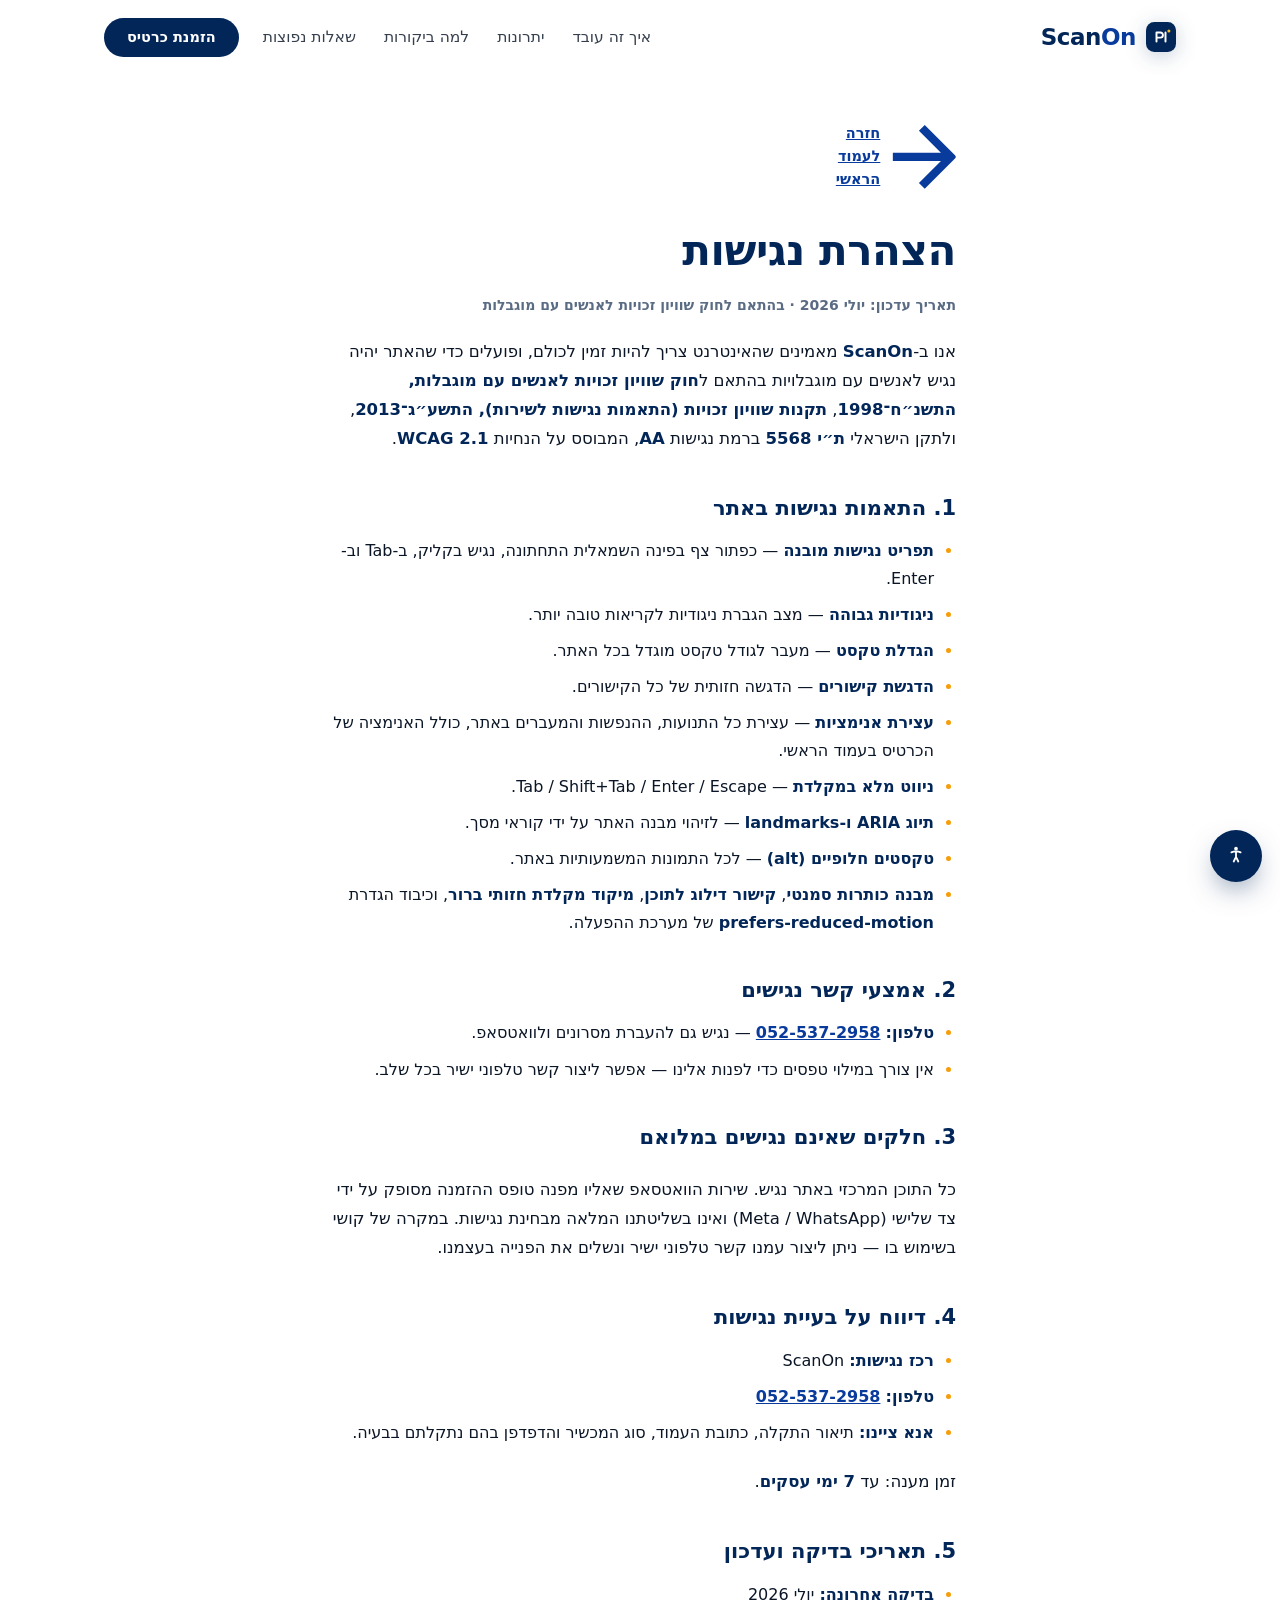
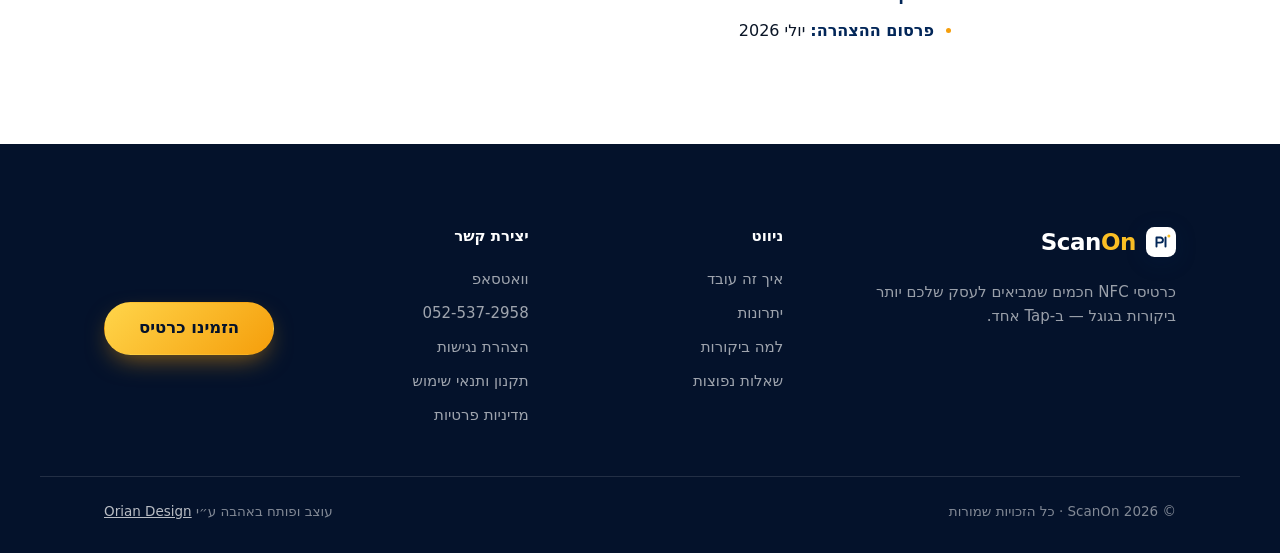
==== accessibility.html @ fa1b086e "Add accessibility, terms, and privacy pages" ====
<!doctype html>
<html lang="he" dir="rtl" class="no-js">
<head>
<meta charset="utf-8">
<meta name="viewport" content="width=device-width, initial-scale=1, viewport-fit=cover">
<title>הצהרת נגישות · ScanOn</title>
<meta name="description" content="הצהרת הנגישות של אתר ScanOn — תאימות לתקן WCAG 2.1 ולתקנות שוויון זכויות לאנשים עם מוגבלות.">
<meta name="theme-color" content="#022658">
<meta name="robots" content="index,follow">
<link rel="canonical" href="https://scanon.co.il/accessibility.html">
<meta http-equiv="Content-Security-Policy" content="default-src 'self'; script-src 'self'; style-src 'self' 'unsafe-inline' https://fonts.googleapis.com; font-src 'self' https://fonts.gstatic.com; img-src 'self' data:; connect-src 'self'; base-uri 'self'; form-action 'self'; frame-ancestors 'self'; object-src 'none'">
<meta name="referrer" content="strict-origin-when-cross-origin">
<link rel="preconnect" href="https://fonts.googleapis.com">
<link rel="preconnect" href="https://fonts.gstatic.com" crossorigin>
<link href="https://fonts.googleapis.com/css2?family=Rubik:wght@400;500;600;700;800;900&family=Assistant:wght@400;500;600;700&display=swap" rel="stylesheet">
<link rel="stylesheet" href="assets/styles.css?v=5">
<link rel="icon" href="data:image/svg+xml,%3Csvg xmlns='http://www.w3.org/2000/svg' viewBox='0 0 32 32'%3E%3Crect width='32' height='32' rx='8' fill='%23022658'/%3E%3Cpath d='M11 20V12M11 12h4a3 3 0 0 1 0 6h-4m10-6v8' stroke='white' stroke-width='2.4' fill='none' stroke-linecap='round'/%3E%3Ccircle cx='24' cy='11' r='1.6' fill='%23FBBF24'/%3E%3C/svg%3E">
</head>
<body>
<a class="skip" href="#main">דלגו לתוכן</a>

<button class="a11y-btn" aria-label="פתיחת תפריט נגישות" aria-expanded="false" aria-controls="a11yPanel">
  <svg viewBox="0 0 24 24" width="22" height="22" aria-hidden="true"><circle cx="12" cy="4" r="2" fill="currentColor"/><path d="M12 7c-3 0-5 1-5 1M12 7c3 0 5 1 5 1M12 7v6m0 0l-2.5 5M12 13l2.5 5" stroke="currentColor" stroke-width="2" fill="none" stroke-linecap="round"/></svg>
</button>
<div class="a11y-panel" id="a11yPanel" role="dialog" aria-label="הגדרות נגישות" aria-hidden="true">
  <h2 class="a11y-title">נגישות</h2>
  <div class="a11y-row"><span>ניגודיות גבוהה</span><div class="a11y-seg" role="group" aria-label="ניגודיות"><button class="a11y-chip" data-key="contrast" data-val="normal" aria-pressed="true">רגילה</button><button class="a11y-chip" data-key="contrast" data-val="high" aria-pressed="false">גבוהה</button></div></div>
  <div class="a11y-row"><span>גודל טקסט</span><div class="a11y-seg" role="group" aria-label="גודל טקסט"><button class="a11y-chip" data-key="text" data-val="normal" aria-pressed="true">רגיל</button><button class="a11y-chip" data-key="text" data-val="large" aria-pressed="false">גדול</button></div></div>
  <div class="a11y-row"><span>הדגשת קישורים</span><div class="a11y-seg" role="group" aria-label="הדגשת קישורים"><button class="a11y-chip" data-key="links" data-val="off" aria-pressed="true">כבוי</button><button class="a11y-chip" data-key="links" data-val="on" aria-pressed="false">דלוק</button></div></div>
  <div class="a11y-row"><span>עצירת אנימציות</span><div class="a11y-seg" role="group" aria-label="עצירת אנימציות"><button class="a11y-chip" data-key="motion" data-val="on" aria-pressed="true">דלוקות</button><button class="a11y-chip" data-key="motion" data-val="off" aria-pressed="false">עצורות</button></div></div>
  <button class="a11y-reset">איפוס הגדרות</button>
  <a class="a11y-statement" href="accessibility.html">הצהרת נגישות</a>
</div>

<header class="nav" id="nav">
  <div class="shell nav__in">
    <a class="brand" href="index.html" aria-label="ScanOn — לדף הבית">
      <span class="brand__mark" aria-hidden="true"><svg viewBox="0 0 40 40" width="30" height="30"><rect width="40" height="40" rx="11" fill="var(--navy)"/><path d="M14 26V14h5.2a3.4 3.4 0 0 1 0 6.8H14M26 14v12" stroke="#fff" stroke-width="2.6" fill="none" stroke-linecap="round" stroke-linejoin="round"/><circle cx="30.5" cy="12" r="2" fill="var(--gold)"/></svg></span>
      <span class="brand__name">Scan<b>On</b></span>
    </a>
    <nav class="nav__links" aria-label="ניווט ראשי">
      <a href="index.html#how">איך זה עובד</a>
      <a href="index.html#benefits">יתרונות</a>
      <a href="index.html#why">למה ביקורות</a>
      <a href="index.html#faq">שאלות נפוצות</a>
    </nav>
    <a class="btn btn--nav" data-wa data-wa-msg="היי, אשמח לפרטים על כרטיס ScanOn לעסק שלי 🙂">הזמנת כרטיס</a>
    <button class="nav__burger" aria-label="פתיחת תפריט" aria-expanded="false" aria-controls="drawer"><span></span><span></span></button>
  </div>
</header>

<div class="drawer" id="drawer" aria-hidden="true">
  <nav class="drawer__links" aria-label="ניווט נייד">
    <a href="index.html#how">איך זה עובד</a>
    <a href="index.html#benefits">יתרונות</a>
    <a href="index.html#why">למה ביקורות</a>
    <a href="index.html#faq">שאלות נפוצות</a>
    <a class="btn btn--gold btn--lg" data-wa data-wa-msg="היי, אשמח לפרטים על כרטיס ScanOn לעסק שלי 🙂">הזמנת כרטיס</a>
  </nav>
</div>

<main id="main" class="legal"><div class="shell legal__wrap">
  <a href="index.html" class="back-home"><svg viewBox="0 0 14 14" fill="none" stroke="currentColor" stroke-width="1.7" aria-hidden="true"><path d="M1 7h12M7 1 1 7l6 6"/></svg><span>חזרה לעמוד הראשי</span></a>
  <h1>הצהרת נגישות</h1>
  <div class="legal__meta">תאריך עדכון: יולי 2026 · בהתאם לחוק שוויון זכויות לאנשים עם מוגבלות</div>

  <p>אנו ב-<strong>ScanOn</strong> מאמינים שהאינטרנט צריך להיות זמין לכולם, ופועלים כדי שהאתר יהיה נגיש לאנשים עם מוגבלויות בהתאם ל<strong>חוק שוויון זכויות לאנשים עם מוגבלות, התשנ״ח־1998</strong>, <strong>תקנות שוויון זכויות (התאמות נגישות לשירות), התשע״ג־2013</strong>, ולתקן הישראלי <strong>ת״י 5568</strong> ברמת נגישות <strong>AA</strong>, המבוסס על הנחיות <strong>WCAG 2.1</strong>.</p>

  <h2>1. התאמות נגישות באתר</h2>
  <ul>
    <li><strong>תפריט נגישות מובנה</strong> — כפתור צף בפינה השמאלית התחתונה, נגיש בקליק, ב-Tab וב-Enter.</li>
    <li><strong>ניגודיות גבוהה</strong> — מצב הגברת ניגודיות לקריאות טובה יותר.</li>
    <li><strong>הגדלת טקסט</strong> — מעבר לגודל טקסט מוגדל בכל האתר.</li>
    <li><strong>הדגשת קישורים</strong> — הדגשה חזותית של כל הקישורים.</li>
    <li><strong>עצירת אנימציות</strong> — עצירת כל התנועות, ההנפשות והמעברים באתר, כולל האנימציה של הכרטיס בעמוד הראשי.</li>
    <li><strong>ניווט מלא במקלדת</strong> — Tab / Shift+Tab / Enter / Escape.</li>
    <li><strong>תיוג ARIA ו-landmarks</strong> — לזיהוי מבנה האתר על ידי קוראי מסך.</li>
    <li><strong>טקסטים חלופיים (alt)</strong> — לכל התמונות המשמעותיות באתר.</li>
    <li><strong>מבנה כותרות סמנטי</strong>, <strong>קישור דילוג לתוכן</strong>, <strong>מיקוד מקלדת חזותי ברור</strong>, וכיבוד הגדרת <strong>prefers-reduced-motion</strong> של מערכת ההפעלה.</li>
  </ul>

  <h2>2. אמצעי קשר נגישים</h2>
  <ul>
    <li><strong>טלפון:</strong> <a href="tel:+972525372958">052-537-2958</a> — נגיש גם להעברת מסרונים ולוואטסאפ.</li>
    <li>אין צורך במילוי טפסים כדי לפנות אלינו — אפשר ליצור קשר טלפוני ישיר בכל שלב.</li>
  </ul>

  <h2>3. חלקים שאינם נגישים במלואם</h2>
  <p>כל התוכן המרכזי באתר נגיש. שירות הוואטסאפ שאליו מפנה טופס ההזמנה מסופק על ידי צד שלישי (Meta / WhatsApp) ואינו בשליטתנו המלאה מבחינת נגישות. במקרה של קושי בשימוש בו — ניתן ליצור עמנו קשר טלפוני ישיר ונשלים את הפנייה בעצמנו.</p>

  <h2>4. דיווח על בעיית נגישות</h2>
  <ul>
    <li><strong>רכז נגישות:</strong> ScanOn</li>
    <li><strong>טלפון:</strong> <a href="tel:+972525372958">052-537-2958</a></li>
    <li><strong>אנא ציינו:</strong> תיאור התקלה, כתובת העמוד, סוג המכשיר והדפדפן בהם נתקלתם בבעיה.</li>
  </ul>
  <p>זמן מענה: עד <strong>7 ימי עסקים</strong>.</p>

  <h2>5. תאריכי בדיקה ועדכון</h2>
  <ul>
    <li><strong>בדיקה אחרונה:</strong> יולי 2026</li>
    <li><strong>פרסום ההצהרה:</strong> יולי 2026</li>
  </ul>
</div></main>

<footer class="foot">
  <div class="shell foot__in">
    <div class="foot__brand">
      <a class="brand brand--light" href="index.html" aria-label="ScanOn">
        <span class="brand__mark" aria-hidden="true"><svg viewBox="0 0 40 40" width="30" height="30"><rect width="40" height="40" rx="11" fill="#fff"/><path d="M14 26V14h5.2a3.4 3.4 0 0 1 0 6.8H14M26 14v12" stroke="var(--navy)" stroke-width="2.6" fill="none" stroke-linecap="round" stroke-linejoin="round"/><circle cx="30.5" cy="12" r="2" fill="var(--gold)"/></svg></span>
        <span class="brand__name">Scan<b>On</b></span>
      </a>
      <p>כרטיסי NFC חכמים שמביאים לעסק שלכם יותר ביקורות בגוגל — ב-Tap אחד.</p>
    </div>
    <nav class="foot__col" aria-label="קישורים">
      <h4>ניווט</h4>
      <a href="index.html#how">איך זה עובד</a>
      <a href="index.html#benefits">יתרונות</a>
      <a href="index.html#why">למה ביקורות</a>
      <a href="index.html#faq">שאלות נפוצות</a>
    </nav>
    <div class="foot__col">
      <h4>יצירת קשר</h4>
      <a data-wa data-wa-msg="היי, אשמח לפרטים על כרטיס ScanOn 🙂">וואטסאפ</a>
      <a href="tel:+972525372958">052-537-2958</a>
      <a href="accessibility.html">הצהרת נגישות</a>
      <a href="terms.html">תקנון ותנאי שימוש</a>
      <a href="privacy.html">מדיניות פרטיות</a>
    </div>
    <a class="btn btn--gold btn--lg foot__cta magnetic" data-wa data-wa-msg="היי, אשמח להזמין כרטיס ScanOn לעסק שלי 🙂">הזמינו כרטיס</a>
  </div>
  <div class="shell foot__base">
    <span>© <span data-year>2026</span> ScanOn · כל הזכויות שמורות</span>
    <span>עוצב ופותח באהבה ע״י <a href="https://orian-design.com" target="_blank" rel="noopener">Orian Design</a></span>
  </div>
</footer>

<a class="mcta" data-wa data-wa-msg="היי, אשמח להזמין כרטיס ScanOn לעסק שלי 🙂" aria-hidden="true">
  <svg viewBox="0 0 24 24" width="20" height="20" aria-hidden="true"><path d="M12.04 2C6.58 2 2.13 6.45 2.13 11.91c0 1.75.46 3.45 1.32 4.95L2 22l5.25-1.38c1.45.79 3.08 1.21 4.79 1.21 5.46 0 9.91-4.45 9.91-9.91S17.5 2 12.04 2z" fill="currentColor"/></svg>
  הזמינו כרטיס — דברו איתנו
</a>

<script src="assets/vendor/gsap.min.js"></script>
<script src="assets/vendor/ScrollTrigger.min.js"></script>
<script src="assets/vendor/SplitText.min.js"></script>
<script src="assets/vendor/lenis.min.js"></script>
<script src="assets/app.js?v=4"></script>
</body>
</html>
---- assets/styles.css ----
/* =========================================================================
   ScanOn — NFC Google-review cards. RTL Hebrew landing.
   Palette: white (60%) · navy #022658 (30%) · black (10%) · gold stars.
   ========================================================================= */
*,*::before,*::after{ box-sizing:border-box; margin:0; padding:0 }
:root{
  --white:#ffffff;
  --paper:#f3f7fd;
  --paper-2:#e9f0fb;
  --navy:#022658;         /* brand primary */
  --navy-2:#093b9d;       /* card blue / brighter accent */
  --navy-deep:#04122b;    /* darkest */
  --ink:#0a1526;          /* near-black text */
  --black:#000000;
  --muted:#5a6b84;
  --gold:#fbbf24;
  --gold-2:#f59e0b;
  --line:rgba(2,38,88,.12);
  --line-2:rgba(2,38,88,.08);
  --card:#ffffff;

  --f-display:'Rubik',system-ui,sans-serif;
  --f-body:'Assistant',system-ui,sans-serif;

  --shell:1200px;
  --gutter:clamp(20px,5vw,64px);
  --r:18px;
  --r-lg:26px;
  --nav-h:74px;
  --ease:cubic-bezier(.22,1,.36,.58);
  --ease-out:cubic-bezier(.16,1,.3,1);

  /* 3D card */
  --cw:320px; --ch:351px; --ct:16px; --card-r:20px;
}

html{ -webkit-text-size-adjust:100%; scroll-behavior:auto }
body{
  font-family:var(--f-body); background:var(--white); color:var(--ink);
  line-height:1.6; font-size:17px; overflow-x:hidden;
  -webkit-font-smoothing:antialiased; text-rendering:optimizeLegibility;
}
img{ max-width:100%; display:block }
a{ color:inherit; text-decoration:none }
button{ font:inherit; color:inherit; cursor:pointer; background:none; border:none }
::selection{ background:var(--navy); color:#fff }
:focus-visible{ outline:3px solid var(--navy-2); outline-offset:3px; border-radius:6px }

.shell{ width:100%; max-width:var(--shell); margin-inline:auto; padding-inline:var(--gutter) }
.shell--narrow{ max-width:820px }
.skip{ position:fixed; top:-60px; right:16px; z-index:2000; background:var(--navy); color:#fff; padding:10px 18px; border-radius:0 0 12px 12px; transition:top .25s }
.skip:focus{ top:0 }

/* ---------- Typography ---------- */
.h2{ font-family:var(--f-display); font-weight:800; font-size:clamp(28px,4.6vw,46px); line-height:1.1; letter-spacing:-.01em; color:var(--navy) }
.h2--light{ color:#fff }
/* Signature underline — drawn via background-size (behind text, no stacking bug, stays put) */
.h2 .u{ white-space:nowrap; background-image:linear-gradient(rgba(251,191,36,.55),rgba(251,191,36,.55));
  background-repeat:no-repeat; background-position:100% 90%; background-size:0% .30em; padding:0 .05em .03em;
  transition:background-size .95s cubic-bezier(.5,0,.82,.35) }
.h2 .u.is-drawn{ background-size:100% .30em }
.h2 .hl{ color:var(--gold) }
.lede{ font-size:clamp(16px,2vw,20px); color:var(--muted); max-width:60ch; margin-top:16px; font-weight:500 }
.lede--light{ color:rgba(255,255,255,.78) }
.sec{ padding:clamp(64px,9vw,120px) 0; position:relative }
.sec-head{ margin-bottom:clamp(36px,5vw,60px) }
.sec-head--center{ text-align:center; margin-inline:auto }
.sec-head--center .lede{ margin-inline:auto }

/* ---------- Buttons ---------- */
.btn{
  --pad-y:14px; --pad-x:28px;
  display:inline-flex; align-items:center; justify-content:center; gap:10px;
  font-family:var(--f-display); font-weight:600; font-size:15px; line-height:1;
  padding:var(--pad-y) var(--pad-x); border-radius:999px; white-space:nowrap;
  transition:transform .3s var(--ease-out), background .3s, color .3s, box-shadow .3s, border-color .3s;
  will-change:transform; position:relative; border:1.6px solid transparent;
}
.btn svg{ transition:transform .3s var(--ease-out) }
.btn--lg{ --pad-y:17px; --pad-x:34px; font-size:16.5px }
.btn--block{ width:100%; }
.btn--gold{ background:linear-gradient(135deg,#ffd54a,var(--gold-2)); color:var(--navy-deep); box-shadow:0 10px 26px -8px rgba(245,158,11,.6) }
.btn--gold:hover{ transform:translateY(-3px); box-shadow:0 16px 34px -8px rgba(245,158,11,.72) }
.btn--gold:hover svg{ transform:translateX(-4px) }
.btn--navy{ background:var(--navy); color:#fff; box-shadow:0 10px 26px -10px rgba(2,38,88,.55) }
.btn--navy:hover{ background:var(--navy-2); transform:translateY(-3px) }
.btn--ghost{ border-color:var(--line); color:var(--navy); background:rgba(255,255,255,.5) }
.btn--ghost:hover{ background:var(--navy); color:#fff; border-color:var(--navy) }
.btn--nav{ --pad-y:11px; --pad-x:22px; background:var(--navy); color:#fff; font-size:14.5px }
.btn--nav:hover{ background:var(--navy-2); transform:translateY(-2px) }

/* ---------- Nav ---------- */
.nav{ position:fixed; inset:0 0 auto 0; z-index:1000; height:var(--nav-h); display:flex; align-items:center;
  transition:background .35s, box-shadow .35s, backdrop-filter .35s }
.nav.is-stuck{ background:rgba(255,255,255,.82); backdrop-filter:blur(14px) saturate(1.4); box-shadow:0 1px 0 var(--line-2), 0 10px 30px -20px rgba(2,38,88,.4) }
/* Drawer open: the navy drawer sits behind the nav, so knock the nav contents out to white.
   Must come after .is-stuck so it wins in both scroll states. */
.nav.is-open{ background:transparent; backdrop-filter:none; box-shadow:none }
.nav.is-open .brand__name{ color:#fff }
.nav.is-open .brand__name b{ color:var(--gold) }
.nav.is-open .brand__mark rect{ fill:#fff }
.nav.is-open .brand__mark path{ stroke:var(--navy) }
.nav.is-open .nav__burger span{ background:#fff }
.nav__in{ display:flex; align-items:center; gap:20px; width:100%; max-width:var(--shell); margin-inline:auto }
.brand{ display:inline-flex; align-items:center; gap:10px; font-family:var(--f-display); font-weight:700 }
.brand__mark{ display:inline-flex; filter:drop-shadow(0 4px 10px rgba(2,38,88,.22)) }
.brand__name{ font-size:23px; letter-spacing:-.02em; color:var(--navy) }
.brand__name b{ font-weight:800; color:var(--navy-2) }
.brand--light .brand__name{ color:#fff } .brand--light .brand__name b{ color:var(--gold) }
.nav__links{ display:flex; gap:28px; margin-inline-start:auto; font-family:var(--f-display); font-weight:500; font-size:15.5px }
.nav__links a{ color:var(--ink); opacity:.82; position:relative; padding:6px 0; transition:opacity .25s }
.nav__links a::after{ content:""; position:absolute; right:0; bottom:0; height:2px; width:0; background:var(--navy-2); transition:width .3s var(--ease-out) }
.nav__links a:hover{ opacity:1 } .nav__links a:hover::after{ width:100% }
.nav .btn--nav{ margin-inline-start:4px }
.nav__burger{ display:none; width:44px; height:44px; border-radius:12px; position:relative; margin-inline-start:auto }
.nav__burger span{ position:absolute; left:11px; right:11px; height:2px; background:var(--navy); border-radius:2px; transition:transform .3s, opacity .3s }
.nav__burger span:first-child{ top:17px } .nav__burger span:last-child{ bottom:17px }
.nav__burger[aria-expanded="true"] span:first-child{ transform:translateY(5px) rotate(45deg) }
.nav__burger[aria-expanded="true"] span:last-child{ transform:translateY(-5px) rotate(-45deg) }

.drawer{ position:fixed; inset:0; z-index:990; background:var(--navy); padding:calc(var(--nav-h) + 24px) var(--gutter) 40px;
  transform:translateX(-100%); transition:transform .55s var(--ease-out); display:flex; flex-direction:column }
.drawer.is-open{ transform:translateX(0) }
.drawer__links{ display:flex; flex-direction:column; gap:6px; font-family:var(--f-display); font-weight:600; font-size:24px }
.drawer__links a:not(.btn){ color:#fff; padding:16px 4px; border-bottom:1px solid rgba(255,255,255,.12) }
.drawer__links .btn{ margin-top:24px }

/* ---------- HERO ---------- */
.hero{ position:relative; background:linear-gradient(180deg,var(--paper) 0%,var(--white) 78%) }
.hero__bg{ position:absolute; inset:0; overflow:hidden; pointer-events:none }
.hero__bg::before{ content:""; position:absolute; top:-20%; left:50%; width:min(1100px,120vw); height:700px; transform:translateX(-50%);
  background:radial-gradient(60% 60% at 50% 40%, rgba(9,59,157,.14), transparent 70%) }
.hero__bg::after{ content:""; position:absolute; inset:0;
  background-image:radial-gradient(circle at 1px 1px, rgba(2,38,88,.08) 1px, transparent 0); background-size:34px 34px;
  -webkit-mask-image:linear-gradient(180deg,#000,transparent 82%); mask-image:linear-gradient(180deg,#000,transparent 82%); opacity:.7 }
.hero__stage{ min-height:100svh; display:flex; align-items:center; padding-top:var(--nav-h) }
.hero__grid{ display:grid; grid-template-columns:1.05fr .95fr; align-items:center; gap:clamp(24px,4vw,56px); width:100%; padding-block:40px }
.hero__stars{ display:inline-flex; align-items:center; gap:5px; padding:7px 16px 7px 12px; background:rgba(255,255,255,.7); border:1px solid var(--line);
  border-radius:999px; font-family:var(--f-display); font-weight:600; font-size:13.5px; color:var(--navy); box-shadow:0 6px 20px -12px rgba(2,38,88,.5) }
.hero__stars span{ margin-inline-start:6px }
.hero__title{ font-family:var(--f-display); font-weight:900; font-size:clamp(34px,6vw,64px); line-height:1.04; letter-spacing:-.025em; color:var(--navy); margin-top:22px }
.hero__title .ln{ display:block; overflow:hidden }
.hero__title em{ font-style:normal; color:var(--navy-2); background-image:linear-gradient(rgba(251,191,36,.6),rgba(251,191,36,.6));
  background-repeat:no-repeat; background-position:100% 94%; background-size:0% .18em; padding-bottom:.03em;
  transition:background-size .9s cubic-bezier(.5,0,.82,.35) }
.hero__title em.is-drawn{ background-size:100% .18em }
.hero__lede{ font-size:clamp(16px,1.9vw,20px); color:var(--muted); max-width:52ch; margin-top:22px; font-weight:500 }
.hero__lede b{ color:var(--navy); font-weight:700 }
.hero__cta{ display:flex; flex-wrap:wrap; gap:14px; margin-top:30px }
.hero__trust{ display:flex; flex-wrap:wrap; gap:18px; margin-top:26px; list-style:none; font-weight:600; font-size:14.5px; color:var(--navy) }
.hero__trust li{ display:inline-flex; align-items:center; gap:7px }
.hero__trust svg{ color:#16a34a }

/* ---- 3D CARD ---- */
.hero__cardwrap{ display:flex; flex-direction:column; align-items:center; justify-content:center; perspective:none }
.scene{ position:relative; width:var(--cw); height:var(--ch); perspective:1400px; perspective-origin:50% 40%;
  animation:scene-float 6s ease-in-out infinite }
.card3d{ position:absolute; inset:0; transform-style:preserve-3d; transform:rotateX(6deg) rotateY(-18deg); will-change:transform }
.face{ position:absolute; top:50%; left:50%; backface-visibility:hidden }
.face--front,.face--back{ width:var(--cw); height:var(--ch) }
.face--front img,.face--back img{ width:100%; height:100%; object-fit:cover; border-radius:var(--card-r);
  box-shadow:inset 0 0 0 1px rgba(0,0,0,.04) }
.face--front{ transform:translate(-50%,-50%) translateZ(calc(var(--ct)/2)) }
.face--back{ transform:translate(-50%,-50%) rotateY(180deg) translateZ(calc(var(--ct)/2)) }
.face--right,.face--left{ width:var(--ct); height:var(--ch); background:linear-gradient(90deg,var(--navy-deep),var(--navy) 45%,var(--navy-2)); border-radius:3px }
.face--right{ transform:translate(-50%,-50%) rotateY(90deg) translateZ(calc(var(--cw)/2)) }
.face--left{ transform:translate(-50%,-50%) rotateY(-90deg) translateZ(calc(var(--cw)/2)) }
.face--top,.face--bottom{ width:var(--cw); height:var(--ct); background:linear-gradient(180deg,var(--navy-2),var(--navy) 50%,var(--navy-deep)); border-radius:3px }
.face--top{ transform:translate(-50%,-50%) rotateX(90deg) translateZ(calc(var(--ch)/2)) }
.face--bottom{ transform:translate(-50%,-50%) rotateX(-90deg) translateZ(calc(var(--ch)/2)) }
.scene__shadow{ position:absolute; left:50%; bottom:-46px; width:74%; height:34px; transform:translateX(-50%);
  background:radial-gradient(50% 50% at 50% 50%, rgba(2,38,88,.34), transparent 72%); filter:blur(8px); z-index:-1;
  animation:shadow-pulse 6s ease-in-out infinite }
.scene__ripple{ position:absolute; inset:0; display:grid; place-items:center; z-index:-1 }
.scene__ripple span{ position:absolute; width:120px; height:120px; border:2px solid var(--navy-2); border-radius:50%; opacity:0;
  animation:ripple 3.4s ease-out infinite }
.scene__ripple span:nth-child(2){ animation-delay:1.13s } .scene__ripple span:nth-child(3){ animation-delay:2.26s }
.scene__hint{ margin-top:58px; display:inline-flex; align-items:center; gap:7px; font-family:var(--f-display); font-weight:600; font-size:13px;
  color:var(--muted); opacity:.9 }
.scene__hint svg{ animation:hint-bounce 1.8s ease-in-out infinite }

@keyframes scene-float{ 0%,100%{ transform:translateY(0) } 50%{ transform:translateY(-14px) } }
@keyframes shadow-pulse{ 0%,100%{ opacity:.85; width:74% } 50%{ opacity:.55; width:64% } }
@keyframes ripple{ 0%{ opacity:.5; transform:scale(.5) } 100%{ opacity:0; transform:scale(2.4) } }
@keyframes hint-bounce{ 0%,100%{ transform:translateY(0) } 50%{ transform:translateY(4px) } }

/* ---------- Waves ---------- */
.wave{ line-height:0; background:transparent; position:relative; z-index:1; margin-bottom:-1px }
.wave svg{ display:block; width:100%; height:clamp(56px,8vw,116px) }
.wave--to-navy svg,.wave--from-navy svg{ fill:var(--navy) }
.wave--from-navy{ margin-top:-1px; margin-bottom:0 }

/* ---------- PROBLEM ---------- */
.sec--problem{ background:var(--white) }
.prob-grid{ display:grid; grid-template-columns:repeat(3,1fr); gap:20px; margin-bottom:clamp(36px,5vw,60px) }
.prob-card{ background:var(--paper); border:1px solid var(--line); border-radius:var(--r-lg); padding:34px 28px; text-align:center;
  transition:transform .4s var(--ease-out), box-shadow .4s }
.prob-card:hover{ transform:translateY(-6px); box-shadow:0 24px 50px -30px rgba(2,38,88,.5) }
.prob-num{ display:block; font-family:var(--f-display); font-weight:800; font-size:clamp(40px,6vw,58px); line-height:1; color:var(--navy-2); letter-spacing:-.02em }
.prob-num small{ font-size:.5em; color:var(--gold-2); vertical-align:.35em; margin-inline-start:2px }
.prob-card p{ margin-top:14px; color:var(--muted); font-weight:500; font-size:16px }

.compare{ display:grid; grid-template-columns:1fr auto 1fr; align-items:center; gap:clamp(14px,3vw,34px) }
.gcard{ background:#fff; border:1px solid var(--line); border-radius:var(--r-lg); padding:24px; box-shadow:0 18px 44px -30px rgba(2,38,88,.5) }
.gcard--low{ opacity:.94 }
.gcard--high{ border-color:rgba(9,59,157,.35); box-shadow:0 26px 60px -30px rgba(9,59,157,.6) }
.gcard__top{ display:flex; align-items:center; justify-content:space-between; gap:10px }
.gcard__name{ font-family:var(--f-display); font-weight:700; font-size:15px; color:var(--navy) }
.gcard__pin{ width:26px; height:26px; border-radius:50%; background:var(--paper-2); position:relative; flex-shrink:0 }
.gcard__pin::after{ content:""; position:absolute; inset:6px; border-radius:50%; background:var(--muted); opacity:.4 }
.gcard__pin--on{ background:rgba(9,59,157,.14) } .gcard__pin--on::after{ background:var(--navy-2); opacity:1 }
.gcard__rate{ display:flex; align-items:center; gap:9px; margin-top:16px; flex-wrap:wrap }
.gcard__rate b{ font-family:var(--f-display); font-weight:800; font-size:30px; color:var(--ink) }
.gstars{ --fill:0; display:inline-block; width:104px; height:19px;
  background:
    linear-gradient(90deg,var(--gold) var(--fill,0%), #d9e0ec var(--fill,0%));
  -webkit-mask:repeat-x left center/20.8px 19px; mask:repeat-x left center/20.8px 19px;
  -webkit-mask-image:url("data:image/svg+xml,%3Csvg xmlns='http://www.w3.org/2000/svg' viewBox='0 0 24 24'%3E%3Cpath d='M12 2l2.9 6.3 6.9.7-5.1 4.7 1.4 6.8L12 17.8 5.9 21.2l1.4-6.8L2.2 9.7l6.9-.7z'/%3E%3C/svg%3E");
  mask-image:url("data:image/svg+xml,%3Csvg xmlns='http://www.w3.org/2000/svg' viewBox='0 0 24 24'%3E%3Cpath d='M12 2l2.9 6.3 6.9.7-5.1 4.7 1.4 6.8L12 17.8 5.9 21.2l1.4-6.8L2.2 9.7l6.9-.7z'/%3E%3C/svg%3E") }
.gcard__cnt{ font-size:13.5px; color:var(--muted); font-weight:600 }
.gbar{ height:8px; border-radius:99px; background:var(--paper-2); margin-top:18px; overflow:hidden }
.gbar i{ display:block; height:100%; width:var(--w,50%); border-radius:99px; background:linear-gradient(90deg,var(--navy-2),var(--navy)) }
.gcard--low .gbar i{ background:#c3ccdb }
.gcard__tag{ margin-top:16px; font-family:var(--f-display); font-weight:600; font-size:13.5px; display:inline-flex; padding:6px 14px; border-radius:99px }
.gcard__tag--bad{ background:rgba(220,38,38,.1); color:#b91c1c }
.gcard__tag--good{ background:rgba(22,163,74,.12); color:#15803d }
.compare__arrow{ color:var(--navy-2); opacity:.6 }

/* ---------- HOW / navy ---------- */
.sec--navy{ background:var(--navy); color:#fff; position:relative; overflow:hidden }
.sec--navy::before{ content:""; position:absolute; inset:0; pointer-events:none;
  background-image:radial-gradient(circle at 1px 1px, rgba(255,255,255,.06) 1px, transparent 0); background-size:36px 36px; opacity:.6 }
.sec--navy .shell{ position:relative; z-index:1 }
.steps{ position:relative; margin-top:14px }
.steps__line{ position:absolute; top:42px; left:16.66%; right:16.66%; height:3px; background:rgba(255,255,255,.14); border-radius:3px; overflow:hidden; z-index:0 }
.steps__line i{ display:block; height:100%; width:100%; transform:scaleX(0); transform-origin:right center; background:linear-gradient(90deg,var(--gold),#fff); border-radius:3px }
.steps__list{ list-style:none; display:grid; grid-template-columns:repeat(3,1fr); gap:24px; position:relative; z-index:1 }
.step{ text-align:center; padding:0 14px; animation:step-float 5.5s ease-in-out infinite }
.step:nth-child(2){ animation-delay:.5s } .step:nth-child(3){ animation-delay:1s }
.step__node{ position:relative; width:84px; height:84px; margin:0 auto 22px }
.step__ring{ position:absolute; inset:0; width:100%; height:100%; transform:rotate(-90deg); overflow:visible }
.step__ring circle{ fill:rgba(255,255,255,.03); stroke:var(--gold); stroke-width:3; stroke-linecap:round }
.step__ic{ position:absolute; inset:12px; z-index:2; border-radius:50%; display:grid; place-items:center; color:var(--navy);
  background:linear-gradient(135deg,#fff,#e7eefb); box-shadow:0 12px 26px -12px rgba(0,0,0,.55) }
.step__badge{ position:absolute; top:0; inset-inline-start:0; z-index:3; width:27px; height:27px; border-radius:50%; display:grid; place-items:center;
  font-family:var(--f-display); font-weight:700; font-size:13px; color:var(--navy-deep); background:linear-gradient(135deg,#ffd54a,var(--gold-2)); box-shadow:0 5px 12px rgba(0,0,0,.35) }
.step h3{ font-family:var(--f-display); font-weight:700; font-size:20px; color:#fff }
.step p{ color:rgba(255,255,255,.72); margin-top:8px; font-weight:500; font-size:15.5px; max-width:32ch; margin-inline:auto }
@keyframes step-float{ 0%,100%{ transform:translateY(0) } 50%{ transform:translateY(-11px) } }
.no-js .steps__line i{ transform:scaleX(1) }

/* ---------- BENEFITS ---------- */
.sec--benefits{ background:var(--white) }
.ben-grid{ display:grid; grid-template-columns:repeat(3,1fr); gap:20px }
.ben{ background:var(--paper); border:1px solid var(--line); border-radius:var(--r-lg); padding:32px 28px;
  transition:box-shadow .4s, border-color .4s, background .4s; animation:card-float 6s ease-in-out infinite }
.ben:nth-child(2){ animation-delay:.5s } .ben:nth-child(3){ animation-delay:1s }
.ben:nth-child(4){ animation-delay:1.5s } .ben:nth-child(5){ animation-delay:.8s } .ben:nth-child(6){ animation-delay:1.3s }
.ben:hover{ border-color:rgba(9,59,157,.32); box-shadow:0 30px 60px -30px rgba(2,38,88,.6); background:#fff }
.ben__ic{ width:56px; height:56px; border-radius:50%; display:grid; place-items:center; color:#fff;
  background:linear-gradient(135deg,var(--navy-2),var(--navy)); box-shadow:0 12px 26px -14px rgba(9,59,157,.8) }
@keyframes card-float{ 0%,100%{ transform:translateY(0) } 50%{ transform:translateY(-10px) } }
.ben h3{ font-family:var(--f-display); font-weight:700; font-size:20px; color:var(--navy); margin-top:20px }
.ben p{ color:var(--muted); margin-top:9px; font-weight:500; font-size:15.5px }

/* ---------- PRODUCT COLORS ---------- */
.sec--product{ background:linear-gradient(180deg,var(--white),var(--paper)) }
.product__in{ display:grid; grid-template-columns:1fr 1fr; align-items:center; gap:clamp(30px,5vw,64px) }
.product__pts{ list-style:none; margin:26px 0 30px; display:flex; flex-direction:column; gap:14px; font-weight:600; color:var(--navy) }
.product__pts li{ display:flex; align-items:center; gap:12px }
.dot{ width:16px; height:16px; border-radius:50%; flex-shrink:0; box-shadow:0 3px 8px rgba(0,0,0,.2) }
.dot--blue{ background:var(--navy-2) } .dot--black{ background:#1f1f1f } .dot--gold{ background:var(--gold) }
.product__cards{ position:relative; display:flex; align-items:center; justify-content:center; min-height:clamp(300px,40vw,440px) }
.pcard{ position:relative; flex:0 0 auto; width:clamp(150px,40%,210px); aspect-ratio:1000/1097; border-radius:20px; overflow:hidden;
  box-shadow:0 40px 80px -40px rgba(2,38,88,.6); transition:transform .55s var(--ease-out) }
.pcard img{ width:100%; height:100%; object-fit:cover; display:block }
.pcard--k{ transform:rotate(6deg) translateX(14%); z-index:1 }
.pcard--b{ transform:rotate(-5deg) translateX(-14%); z-index:2 }
.product__cards:hover .pcard--b{ transform:rotate(-8deg) translateX(-16%) translateY(-8px) }
.product__cards:hover .pcard--k{ transform:rotate(9deg) translateX(16%) translateY(-8px) }

/* ---------- WHY / stats ---------- */
.stats{ display:grid; grid-template-columns:repeat(3,1fr); gap:22px; text-align:center }
.stat{ padding:20px }
.stat__num{ font-family:var(--f-display); font-weight:900; font-size:clamp(48px,7vw,76px); line-height:1; color:var(--gold); letter-spacing:-.02em; display:block }
.stat span{ display:block; margin-top:14px; color:rgba(255,255,255,.78); font-weight:500; font-size:16px; max-width:30ch; margin-inline:auto }
.stats__src{ text-align:center; margin-top:34px; font-size:13px; color:rgba(255,255,255,.5) }

/* ---------- FAQ ---------- */
.sec--faq{ background:var(--white) }
.faq{ display:flex; flex-direction:column; gap:12px }
.faq__item{ background:var(--paper); border:1px solid var(--line); border-radius:var(--r); overflow:hidden; transition:border-color .3s, box-shadow .3s }
.faq__item[open]{ border-color:rgba(9,59,157,.3); box-shadow:0 18px 40px -30px rgba(2,38,88,.5) }
.faq__item summary{ list-style:none; cursor:pointer; padding:22px 24px; display:flex; align-items:center; justify-content:space-between; gap:16px;
  font-family:var(--f-display); font-weight:600; font-size:17.5px; color:var(--navy) }
.faq__item summary::-webkit-details-marker{ display:none }
.faq__x{ position:relative; width:20px; height:20px; flex-shrink:0 }
.faq__x::before,.faq__x::after{ content:""; position:absolute; top:50%; left:50%; width:14px; height:2px; border-radius:2px; background:var(--navy-2); transform:translate(-50%,-50%); transition:transform .3s var(--ease-out) }
.faq__x::after{ transform:translate(-50%,-50%) rotate(90deg) }
.faq__item[open] .faq__x::after{ transform:translate(-50%,-50%) rotate(0) }
.faq__a{ padding:0 24px 24px; color:var(--muted); font-weight:500; font-size:16px; max-width:70ch }
.faq__item[open] .faq__a{ animation:faq-in .4s var(--ease-out) }
@keyframes faq-in{ from{ opacity:0; transform:translateY(-6px) } to{ opacity:1; transform:none } }

/* ---------- ORDER ---------- */
.sec--order{ background:var(--navy); color:#fff; position:relative; overflow:hidden }
.sec--order::before{ content:""; position:absolute; top:-30%; inset-inline-start:-10%; width:600px; height:600px; border-radius:50%;
  background:radial-gradient(circle,rgba(9,59,157,.5),transparent 70%); pointer-events:none }
.order__in{ position:relative; z-index:1; display:grid; grid-template-columns:1fr 1fr; gap:clamp(30px,5vw,60px); align-items:center }
.order__pts{ list-style:none; margin-top:26px; display:flex; flex-direction:column; gap:12px; font-weight:600; color:#fff }
.order__pts li{ display:flex; align-items:center; gap:10px } .order__pts svg{ color:var(--gold) }
.order__form{ background:#fff; color:var(--ink); border-radius:var(--r-lg); padding:clamp(26px,3vw,38px); box-shadow:0 40px 90px -40px rgba(0,0,0,.6) }
.order__ftitle{ font-family:var(--f-display); font-weight:800; font-size:22px; color:var(--navy); margin-bottom:20px }
.field{ display:block; margin-bottom:16px }
.field span{ display:block; font-weight:600; font-size:14px; color:var(--navy); margin-bottom:7px }
.field small{ color:var(--muted); font-weight:500 }
.field input{ width:100%; padding:14px 16px; border:1.6px solid var(--line); border-radius:13px; font:inherit; font-size:16px; background:var(--paper);
  transition:border-color .25s, background .25s }
.field input:focus{ outline:none; border-color:var(--navy-2); background:#fff }
.field input.invalid{ border-color:#dc2626; background:rgba(220,38,38,.04) }
.order__note{ margin-top:12px; font-size:14px; font-weight:600; min-height:1.2em; color:var(--navy-2) }
.order__alt{ margin-top:14px; font-size:14.5px; color:var(--muted); text-align:center }
.order__alt a{ color:var(--navy-2); font-weight:700; text-decoration:underline }

/* ---------- FOOTER ---------- */
.foot{ background:var(--navy-deep); color:#fff; padding:clamp(50px,7vw,80px) 0 30px }
.foot__in{ display:grid; grid-template-columns:1.6fr 1fr 1fr auto; gap:36px 24px; align-items:start }
.foot__brand p{ color:rgba(255,255,255,.6); margin-top:14px; max-width:34ch; font-weight:500; font-size:15px }
.foot__col h4{ font-family:var(--f-display); font-weight:700; font-size:15px; margin-bottom:14px; color:#fff }
.foot__col a{ display:block; color:rgba(255,255,255,.62); padding:5px 0; font-size:15px; transition:color .25s }
.foot__col a:hover{ color:#fff }
.foot__cta{ align-self:center }
.foot__base{ display:flex; align-items:center; justify-content:space-between; gap:14px; flex-wrap:wrap;
  margin-top:44px; padding-top:24px; border-top:1px solid rgba(255,255,255,.12); color:rgba(255,255,255,.5); font-size:13.5px }
.foot__base a{ color:rgba(255,255,255,.72); text-decoration:underline }

/* ---------- Sticky mobile CTA ---------- */
.mcta{ position:fixed; left:14px; right:14px; bottom:14px; z-index:900; display:none; align-items:center; justify-content:center; gap:10px;
  padding:16px; border-radius:999px; font-family:var(--f-display); font-weight:700; font-size:16px; color:var(--navy-deep);
  background:linear-gradient(135deg,#ffd54a,var(--gold-2)); box-shadow:0 16px 34px -12px rgba(245,158,11,.7);
  transform:translateY(160%); transition:transform .5s var(--ease-out) }
.mcta.is-on{ transform:translateY(0) }

/* ---------- Accessibility widget ---------- */
.a11y-btn{ position:fixed; inset-inline-start:18px; bottom:18px; z-index:950; width:52px; height:52px; border-radius:50%;
  background:var(--navy); color:#fff; display:grid; place-items:center; box-shadow:0 12px 30px -10px rgba(2,38,88,.7); transition:transform .3s }
.a11y-btn:hover{ transform:scale(1.06) }
.a11y-panel{ position:fixed; inset-inline-start:18px; bottom:80px; z-index:951; width:300px; max-width:calc(100vw - 36px);
  background:#fff; border:1px solid var(--line); border-radius:20px; padding:20px; box-shadow:0 30px 70px -30px rgba(2,38,88,.6);
  opacity:0; visibility:hidden; transform:translateY(10px) scale(.97); transform-origin:bottom left; transition:opacity .3s, transform .3s, visibility .3s }
.a11y-panel.is-open{ opacity:1; visibility:visible; transform:none }
.a11y-title{ font-family:var(--f-display); font-weight:800; font-size:18px; color:var(--navy); margin-bottom:14px }
.a11y-row{ display:flex; align-items:center; justify-content:space-between; gap:10px; padding:9px 0; font-weight:600; font-size:14.5px; color:var(--ink) }
.a11y-seg{ display:inline-flex; background:var(--paper); border:1px solid var(--line); border-radius:10px; padding:3px }
.a11y-chip{ padding:6px 12px; border-radius:8px; font-family:var(--f-display); font-weight:600; font-size:13px; color:var(--muted); transition:.2s }
.a11y-chip[aria-pressed="true"]{ background:var(--navy); color:#fff }
.a11y-reset{ width:100%; margin-top:12px; padding:11px; border-radius:11px; background:var(--paper); font-family:var(--f-display); font-weight:600; color:var(--navy); transition:.2s }
.a11y-reset:hover{ background:var(--paper-2) }
.a11y-statement{ display:block; text-align:center; margin-top:10px; font-size:13px; color:var(--muted); text-decoration:underline }

/* ---------- Reveal ---------- */
.will-rise{ opacity:0; transform:translateY(26px); transition:opacity .7s var(--ease-out), transform .7s var(--ease-out) }
.will-rise.is-in{ opacity:1; transform:none }
.will-fade{ opacity:0; transition:opacity .8s var(--ease-out) }
.will-fade.is-in{ opacity:1 }
.will-rise:nth-child(2){ transition-delay:.06s } .will-rise:nth-child(3){ transition-delay:.12s }
.will-rise:nth-child(4){ transition-delay:.06s } .will-rise:nth-child(5){ transition-delay:.12s } .will-rise:nth-child(6){ transition-delay:.18s }

/* ---------- Accessibility state overrides ---------- */
[data-text="large"]{ font-size:19px }
[data-text="large"] .h2{ font-size:clamp(32px,5vw,50px) }
[data-contrast="high"]{ --muted:#1a2740; --line:rgba(2,38,88,.4) }
[data-contrast="high"] .lede,[data-contrast="high"] .ben p,[data-contrast="high"] .prob-card p{ color:#0a1526 }
[data-contrast="high"] .lede--light,[data-contrast="high"] .step p,[data-contrast="high"] .stat span{ color:#fff }
[data-links="on"] a:not(.btn):not(.brand){ text-decoration:underline }

/* ---------- Loader ---------- */
.loader{ position:fixed; inset:0; z-index:3000; background:var(--navy); display:grid; place-items:center;
  transition:transform .8s var(--ease-out), opacity .5s ease .3s }
.loader.is-done{ transform:translateY(-101%); opacity:0; pointer-events:none }
.loader__in{ display:flex; flex-direction:column; align-items:center; gap:18px }
.loader__mark{ position:relative; display:grid; place-items:center; width:48px; height:48px }
.loader__mark svg{ position:relative; z-index:2; filter:drop-shadow(0 10px 24px rgba(0,0,0,.4)) }
.loader__ring{ position:absolute; inset:0; margin:auto; width:48px; height:48px; border:2px solid rgba(255,255,255,.5); border-radius:14px; animation:loader-ring 1.8s ease-out infinite }
.loader__ring:nth-child(3){ animation-delay:.6s }
@keyframes loader-ring{ 0%{ transform:scale(1); opacity:.55 } 100%{ transform:scale(2.5); opacity:0 } }
.loader__name{ font-family:var(--f-display); font-weight:700; font-size:26px; color:#fff; letter-spacing:-.02em }
.loader__name b{ color:var(--gold) }
.loader__bar{ width:130px; height:4px; border-radius:99px; background:rgba(255,255,255,.16); overflow:hidden }
.loader__bar i{ display:block; height:100%; width:0; border-radius:99px; background:linear-gradient(90deg,#fff,var(--gold)) }
.no-js .loader{ display:none }

/* ---------- About / Meet ScanOn ---------- */
.sec--about{ background:var(--white) }
.about__in{ display:grid; grid-template-columns:1.02fr .98fr; gap:clamp(30px,5vw,64px); align-items:center }
.about__body{ color:var(--muted); margin-top:16px; font-weight:500; font-size:16.5px; max-width:56ch }
.about__chips{ list-style:none; display:flex; flex-wrap:wrap; gap:12px; margin:24px 0 30px }
.about__chips li{ display:inline-flex; align-items:center; gap:8px; padding:9px 16px; border-radius:999px; background:var(--paper); border:1px solid var(--line); font-family:var(--f-display); font-weight:600; font-size:14px; color:var(--navy) }
.about__chips svg{ color:#16a34a }
.about__visual{ display:grid; place-items:center; min-height:340px; position:relative }
.tapcard{ position:relative; width:min(360px,86%); aspect-ratio:1/1; display:grid; place-items:center }
.tapcard__waves{ position:absolute; inset:0; display:grid; place-items:center }
.tapcard__waves span{ position:absolute; width:130px; height:130px; border:2px solid var(--navy-2); border-radius:50%; opacity:0; animation:ripple 3.6s ease-out infinite }
.tapcard__waves span:nth-child(2){ animation-delay:1.2s } .tapcard__waves span:nth-child(3){ animation-delay:2.4s }
.review-pop{ position:relative; z-index:2; width:min(290px,90%); background:#fff; border:1px solid var(--line); border-radius:20px; padding:18px 20px; box-shadow:0 30px 70px -30px rgba(2,38,88,.5); animation:pop-float 5s ease-in-out infinite }
.review-pop__top{ display:flex; align-items:center; gap:12px }
.review-pop__g{ width:40px; height:40px; border-radius:50%; display:grid; place-items:center; background:var(--paper); border:1px solid var(--line); flex-shrink:0 }
.review-pop__top b{ font-family:var(--f-display); font-weight:700; font-size:15px; color:var(--navy); display:block }
.review-pop__top span{ font-size:12.5px; color:var(--muted) }
.review-pop__stars{ display:flex; gap:3px; margin-top:14px }
.review-pop__txt{ margin-top:8px; font-weight:600; color:var(--ink); font-size:15px }
.tapcard__phone{ position:absolute; bottom:4%; inset-inline-start:2%; z-index:3; width:56px; height:56px; border-radius:16px; display:grid; place-items:center; color:#fff; background:linear-gradient(135deg,var(--navy-2),var(--navy)); box-shadow:0 16px 30px -12px rgba(9,59,157,.7); animation:pop-float 5s ease-in-out infinite .6s }
@keyframes pop-float{ 0%,100%{ transform:translateY(0) } 50%{ transform:translateY(-10px) } }

/* ---------- Rank rise ---------- */
.rank{ max-width:640px; margin:clamp(30px,5vw,52px) auto 0; background:#fff; border:1px solid var(--line); border-radius:var(--r-lg); box-shadow:0 30px 70px -40px rgba(2,38,88,.5); overflow:hidden }
.rank__bar{ display:flex; align-items:center; gap:10px; padding:14px 20px; border-bottom:1px solid var(--line); color:var(--muted); font-weight:600; font-size:14.5px }
.rank__bar svg{ color:var(--navy-2) }
.rank__src{ margin-inline-start:auto; font-family:var(--f-display); font-weight:700; color:var(--navy); opacity:.5 }
.rank__list{ list-style:none; padding:14px; display:flex; flex-direction:column; gap:10px; position:relative }
.rank__row{ display:flex; align-items:center; gap:14px; padding:14px 16px; border-radius:16px; background:var(--paper); border:1px solid transparent; will-change:transform; transition:opacity .5s ease .4s }
.rank__row--you{ background:#fff; border-color:rgba(9,59,157,.3); box-shadow:0 12px 30px -16px rgba(9,59,157,.5); position:relative; z-index:5 }
.rank__pin{ width:34px; height:34px; border-radius:11px; background:var(--paper-2); flex-shrink:0; position:relative }
.rank__pin::after{ content:""; position:absolute; inset:9px; border-radius:50%; background:var(--muted); opacity:.35 }
.rank__row--you .rank__pin{ background:rgba(9,59,157,.12) } .rank__row--you .rank__pin::after{ background:var(--navy-2); opacity:1 }
.rank__info{ flex:1; min-width:0 }
.rank__info b{ font-family:var(--f-display); font-weight:700; font-size:15.5px; color:var(--navy); display:block }
.rank__meta{ display:flex; align-items:center; gap:8px; margin-top:5px; font-size:13px; color:var(--muted); font-weight:600 }
.rank__badge{ font-family:var(--f-display); font-weight:700; font-size:12.5px; color:var(--navy-deep); background:linear-gradient(135deg,#ffd54a,var(--gold-2)); padding:6px 12px; border-radius:99px; opacity:0; transform:scale(.6); flex-shrink:0; transition:opacity .45s ease .5s, transform .45s var(--ease-out) .5s }
.rank.is-ranked .rank__badge{ opacity:1; transform:scale(1) }
.rank.is-ranked .rank__row:not(.rank__row--you){ opacity:.55 }
.rank__cap{ text-align:center; padding:8px 20px 22px; font-size:15px; color:var(--muted) }
.rank__cap-a{ color:var(--navy-2); font-weight:800 }
.rank.is-ranked .rank__cap-b{ text-decoration:line-through; opacity:.5 }
.no-js .rank__row--you{ order:-1 } .no-js .rank__badge{ opacity:1; transform:none }

/* ---------- Hover micro-motion ---------- */
.ben__ic,.step__ic{ transition:transform .45s var(--ease-out) }
.ben:hover .ben__ic{ transform:rotate(-6deg) scale(1.08) }
.step:hover .step__ic{ transform:translateY(-5px) }
.faq__item summary:hover{ color:var(--navy-2) }

/* ---------- Component responsive ---------- */
@media (max-width:900px){
  .about__in{ grid-template-columns:1fr; text-align:center }
  .about__chips{ justify-content:center } .about__body{ margin-inline:auto }
  .about__visual{ order:-1; min-height:300px }
  .rank__cap{ font-size:14px }
}

/* ---------- Legal pages ---------- */
.legal{ padding:calc(var(--nav-h) + 48px) 0 100px; min-height:70vh }
.legal__wrap{ max-width:760px }
.back-home{ display:inline-flex; align-items:center; gap:8px; font-family:var(--f-display); font-weight:600; font-size:14.5px; color:var(--muted); transition:color .25s }
.back-home:hover{ color:var(--navy-2) }
.back-home svg{ transform:scaleX(-1) }
.legal__wrap h1{ font-family:var(--f-display); font-weight:800; font-size:clamp(28px,4.5vw,42px); color:var(--navy); margin-top:18px; letter-spacing:-.01em }
.legal__meta{ margin-top:10px; color:var(--muted); font-size:14px; font-weight:600 }
.legal__wrap > p{ margin-top:22px; color:var(--ink); font-size:16.5px; line-height:1.75 }
.legal__wrap h2{ font-family:var(--f-display); font-weight:700; font-size:21px; color:var(--navy); margin-top:38px; margin-bottom:12px }
.legal__wrap ul{ margin:0; padding-inline-start:22px; display:flex; flex-direction:column; gap:9px }
.legal__wrap li{ color:var(--ink); font-size:16px; line-height:1.7 }
.legal__wrap li::marker{ color:var(--gold-2) }
.legal__wrap p + p{ margin-top:12px }
.legal__wrap a{ color:var(--navy-2); font-weight:600; text-decoration:underline }
.legal__wrap strong{ color:var(--navy); font-weight:700 }

/* ---------- Responsive ---------- */
@media (max-width:1000px){
  .hero__grid{ grid-template-columns:1fr; text-align:center; gap:10px; padding-block:20px }
  .hero__stars,.hero__cta{ justify-content:center }
  .hero__lede{ margin-inline:auto } .hero__trust{ justify-content:center }
  .hero__cardwrap{ order:-1; margin-bottom:10px }
  .hero__title{ margin-top:16px }
  .prob-grid,.steps__list,.ben-grid,.stats{ grid-template-columns:1fr 1fr }
  .steps__line{ display:none }
  .product__in,.order__in{ grid-template-columns:1fr }
  .product__copy{ order:1 } .product__cards{ order:2 }
  .compare{ grid-template-columns:1fr; gap:16px } .compare__arrow{ transform:rotate(-90deg); justify-self:center }
  .foot__in{ grid-template-columns:1fr 1fr; }
  .foot__brand{ grid-column:1 / -1 } .foot__cta{ grid-column:1 / -1; justify-self:start }
}
@media (max-width:640px){
  :root{ --cw:250px; --ch:274px; --ct:13px; --nav-h:66px }
  .nav__links{ display:none } .nav .btn--nav{ display:none } .nav__burger{ display:block }
  .prob-grid,.steps__list,.stats{ grid-template-columns:1fr }
  /* benefits stay 2-up on phones — 6 tiles read better as a tidy 2×3 grid */
  .ben-grid{ grid-template-columns:1fr 1fr; gap:12px }
  .ben{ padding:22px 13px }
  .ben__ic{ width:46px; height:46px; margin-inline:auto }
  .ben__ic svg{ width:21px; height:21px }
  .ben h3{ font-size:15.5px; margin-top:14px; line-height:1.25 }
  .ben p{ font-size:12.8px; margin-top:6px; line-height:1.5 }
  .prob-card,.ben,.step{ text-align:center }
  .steps__list{ gap:32px }
  .mcta{ display:flex } .a11y-btn{ bottom:84px }
  body.mcta-on .a11y-btn{ bottom:84px }
  .foot__in{ grid-template-columns:1fr } .foot__base{ justify-content:center; text-align:center }
  .hero__trust{ gap:12px 18px }
}

/* ---------- Reduced motion / no-JS ---------- */
.no-js .will-rise,.no-js .will-fade{ opacity:1; transform:none }
.no-js .scene__hint{ display:none }
@media (prefers-reduced-motion:reduce){
  .scene,.scene__shadow,.scene__ripple span,.scene__hint svg,.step,.ben,.review-pop,.tapcard__phone,.tapcard__waves span,.loader__ring{ animation:none !important }
  .will-rise,.will-fade{ opacity:1 !important; transform:none !important }
  .steps__line i{ transform:scaleX(1) !important }
}
[data-motion="off"] *,[data-motion="off"] *::before,[data-motion="off"] *::after{
  animation:none !important; transition:none !important; scroll-behavior:auto !important }
[data-motion="off"] .will-rise,[data-motion="off"] .will-fade{ opacity:1 !important; transform:none !important }
[data-motion="off"] .steps__line i{ transform:scaleX(1) !important }
[data-motion="off"] .scene__hint{ display:none }
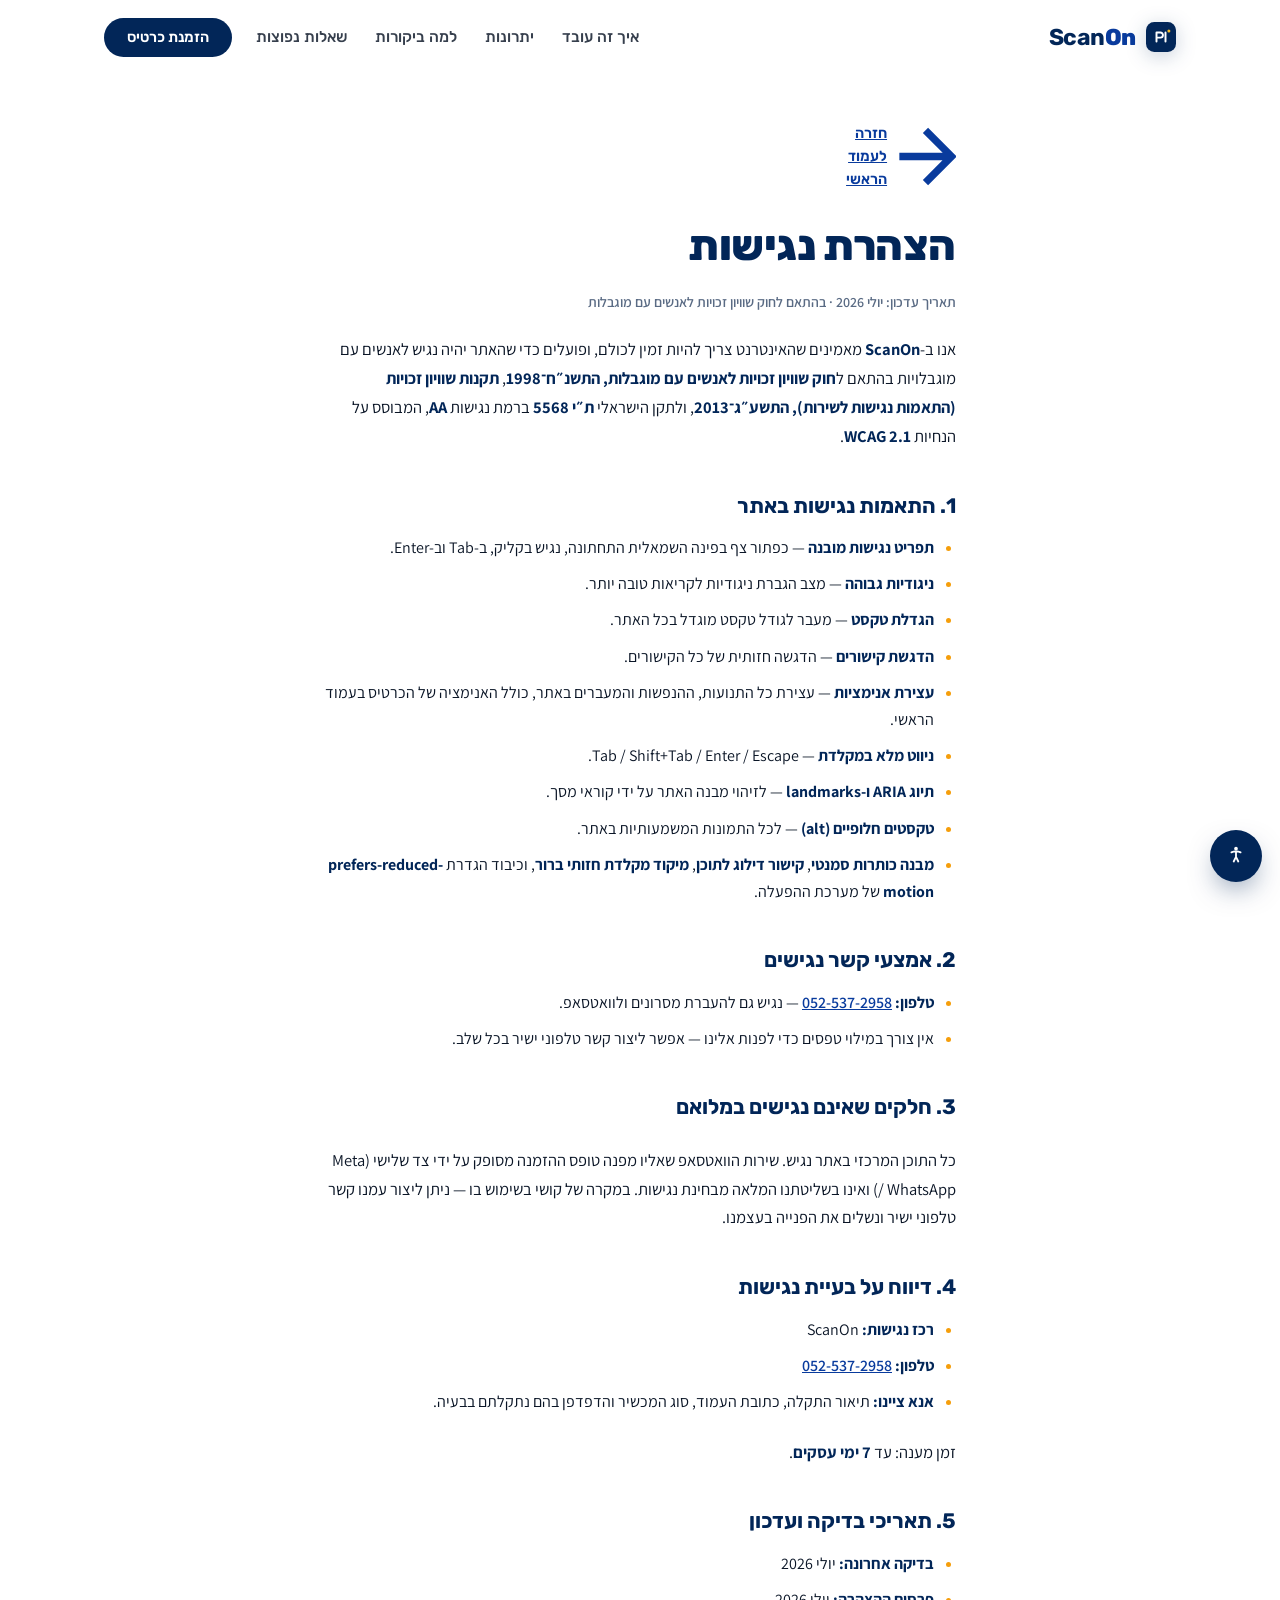
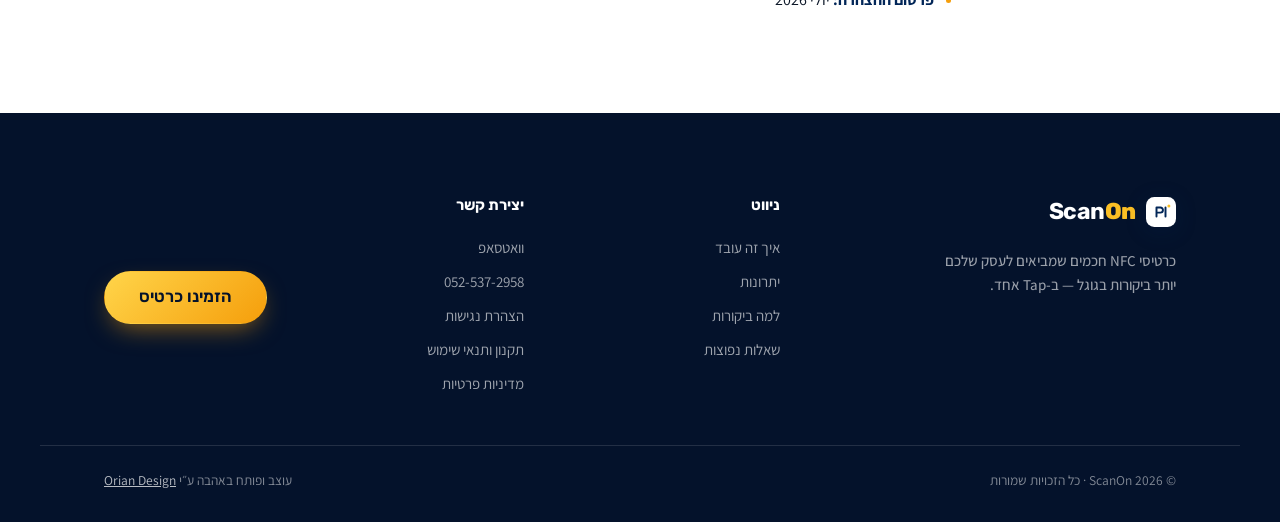
==== commit d569d97e: "Security hardening: clickjacking guard + self-hosted fonts - Add assets/framebust.js, loaded early i" ====
--- a/accessibility.html
+++ b/accessibility.html
@@ -8,11 +8,12 @@
 <meta name="theme-color" content="#022658">
 <meta name="robots" content="index,follow">
 <link rel="canonical" href="https://scanon.co.il/accessibility.html">
-<meta http-equiv="Content-Security-Policy" content="default-src 'self'; script-src 'self'; style-src 'self' 'unsafe-inline' https://fonts.googleapis.com; font-src 'self' https://fonts.gstatic.com; img-src 'self' data:; connect-src 'self'; base-uri 'self'; form-action 'self'; frame-ancestors 'self'; object-src 'none'">
+<meta http-equiv="Content-Security-Policy" content="default-src 'self'; script-src 'self'; style-src 'self' 'unsafe-inline'; font-src 'self'; img-src 'self' data:; connect-src 'self'; base-uri 'self'; form-action 'self'; frame-ancestors 'self'; object-src 'none'">
 <meta name="referrer" content="strict-origin-when-cross-origin">
-<link rel="preconnect" href="https://fonts.googleapis.com">
-<link rel="preconnect" href="https://fonts.gstatic.com" crossorigin>
-<link href="https://fonts.googleapis.com/css2?family=Rubik:wght@400;500;600;700;800;900&family=Assistant:wght@400;500;600;700&display=swap" rel="stylesheet">
+
+  <!-- clickjacking guard: must run before paint -->
+  <script src="assets/framebust.js?v=1"></script>
+  <link rel="stylesheet" href="assets/fonts.css?v=1">
 <link rel="stylesheet" href="assets/styles.css?v=5">
 <link rel="icon" href="data:image/svg+xml,%3Csvg xmlns='http://www.w3.org/2000/svg' viewBox='0 0 32 32'%3E%3Crect width='32' height='32' rx='8' fill='%23022658'/%3E%3Cpath d='M11 20V12M11 12h4a3 3 0 0 1 0 6h-4m10-6v8' stroke='white' stroke-width='2.4' fill='none' stroke-linecap='round'/%3E%3Ccircle cx='24' cy='11' r='1.6' fill='%23FBBF24'/%3E%3C/svg%3E">
 </head>
--- a/assets/fonts.css
+++ b/assets/fonts.css
@@ -0,0 +1,41 @@
+/* ==========================================================================
+   ScanOn — self-hosted webfonts (Rubik + Assistant, latin & hebrew).
+   Served from our own origin: no third-party requests, no visitor IPs
+   leaking to Google, and CSP can stay locked to 'self'.
+   ========================================================================== */
+
+@font-face {
+  font-family: 'Assistant';
+  font-style: normal;
+  font-weight: 400 700;
+  font-display: swap;
+  src: url('fonts/assistant-hebrew.woff2') format('woff2');
+  unicode-range: U+0307-0308, U+0590-05FF, U+200C-2010, U+20AA, U+25CC, U+FB1D-FB4F;
+}
+
+@font-face {
+  font-family: 'Assistant';
+  font-style: normal;
+  font-weight: 400 700;
+  font-display: swap;
+  src: url('fonts/assistant-latin.woff2') format('woff2');
+  unicode-range: U+0000-00FF, U+0131, U+0152-0153, U+02BB-02BC, U+02C6, U+02DA, U+02DC, U+0304, U+0308, U+0329, U+2000-206F, U+20AC, U+2122, U+2191, U+2193, U+2212, U+2215, U+FEFF, U+FFFD;
+}
+
+@font-face {
+  font-family: 'Rubik';
+  font-style: normal;
+  font-weight: 400 900;
+  font-display: swap;
+  src: url('fonts/rubik-hebrew.woff2') format('woff2');
+  unicode-range: U+0307-0308, U+0590-05FF, U+200C-2010, U+20AA, U+25CC, U+FB1D-FB4F;
+}
+
+@font-face {
+  font-family: 'Rubik';
+  font-style: normal;
+  font-weight: 400 900;
+  font-display: swap;
+  src: url('fonts/rubik-latin.woff2') format('woff2');
+  unicode-range: U+0000-00FF, U+0131, U+0152-0153, U+02BB-02BC, U+02C6, U+02DA, U+02DC, U+0304, U+0308, U+0329, U+2000-206F, U+20AC, U+2122, U+2191, U+2193, U+2212, U+2215, U+FEFF, U+FFFD;
+}
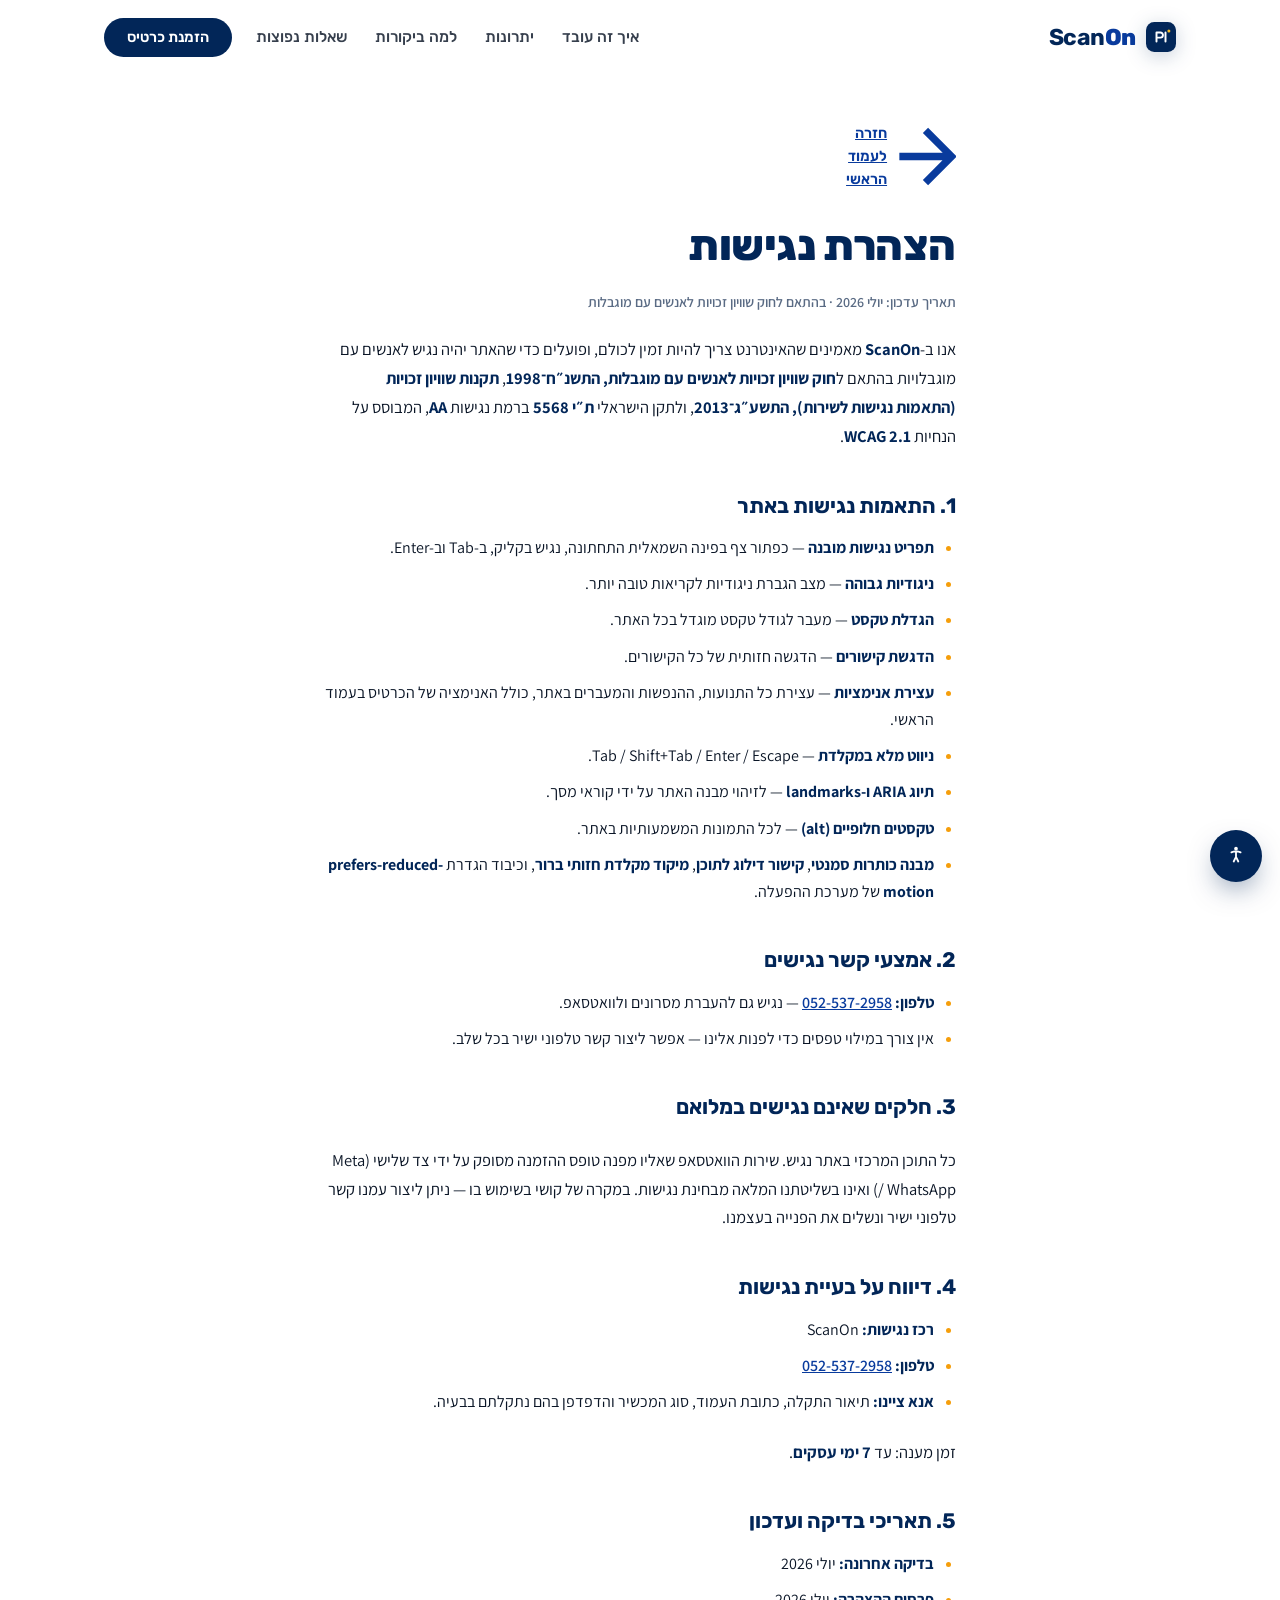
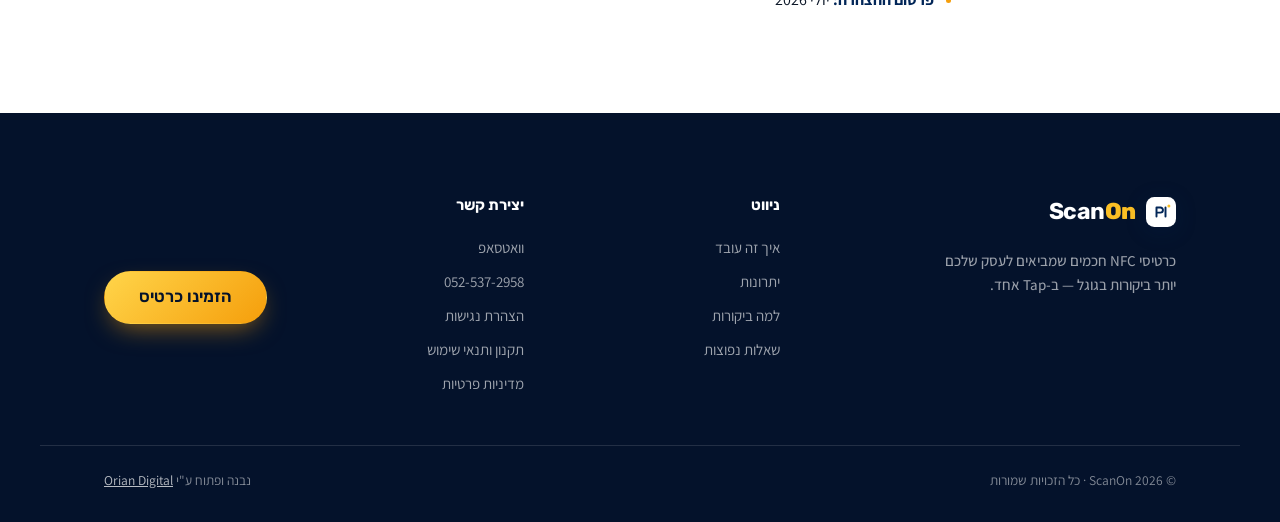
==== commit e74c1668: "Footer credit: swap Orian Design link for Orian Digital → WhatsApp The site-credit line in the foote" ====
--- a/accessibility.html
+++ b/accessibility.html
@@ -132,7 +132,7 @@
   </div>
   <div class="shell foot__base">
     <span>© <span data-year>2026</span> ScanOn · כל הזכויות שמורות</span>
-    <span>עוצב ופותח באהבה ע״י <a href="https://orian-design.com" target="_blank" rel="noopener">Orian Design</a></span>
+    <span>נבנה ופתוח ע"י <a href="https://wa.me/972525372958" target="_blank" rel="noopener">Orian Digital</a></span>
   </div>
 </footer>
 
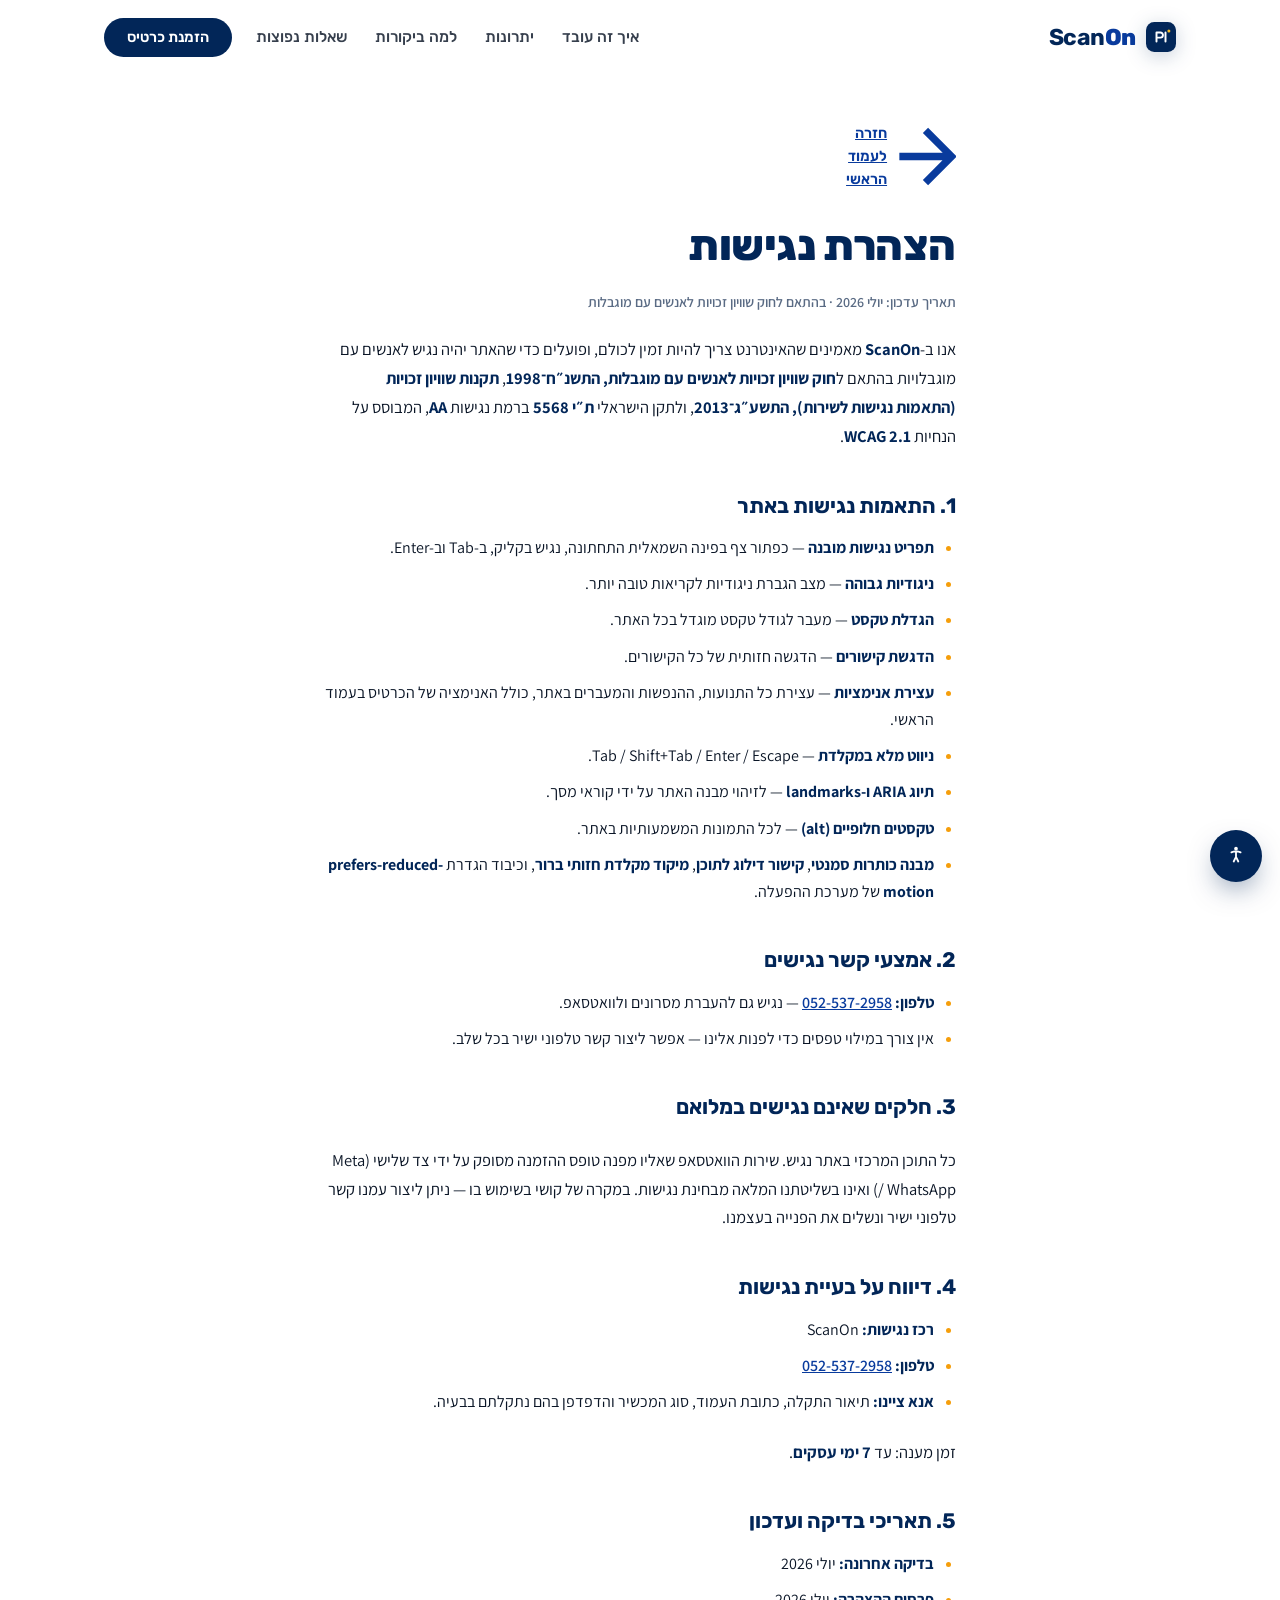
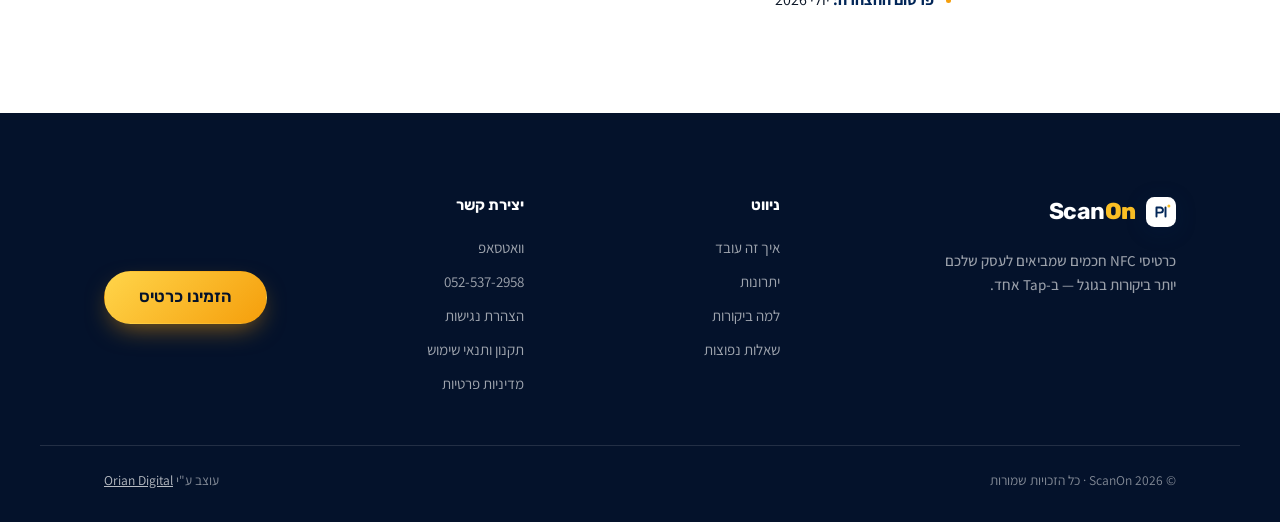
==== commit 8e934e3e: "Footer credit: fix typo — "עוצב ע"י Orian Digital"" ====
--- a/accessibility.html
+++ b/accessibility.html
@@ -132,7 +132,7 @@
   </div>
   <div class="shell foot__base">
     <span>© <span data-year>2026</span> ScanOn · כל הזכויות שמורות</span>
-    <span>נבנה ופתוח ע"י <a href="https://wa.me/972525372958" target="_blank" rel="noopener">Orian Digital</a></span>
+    <span>עוצב ע"י <a href="https://wa.me/972525372958" target="_blank" rel="noopener">Orian Digital</a></span>
   </div>
 </footer>
 
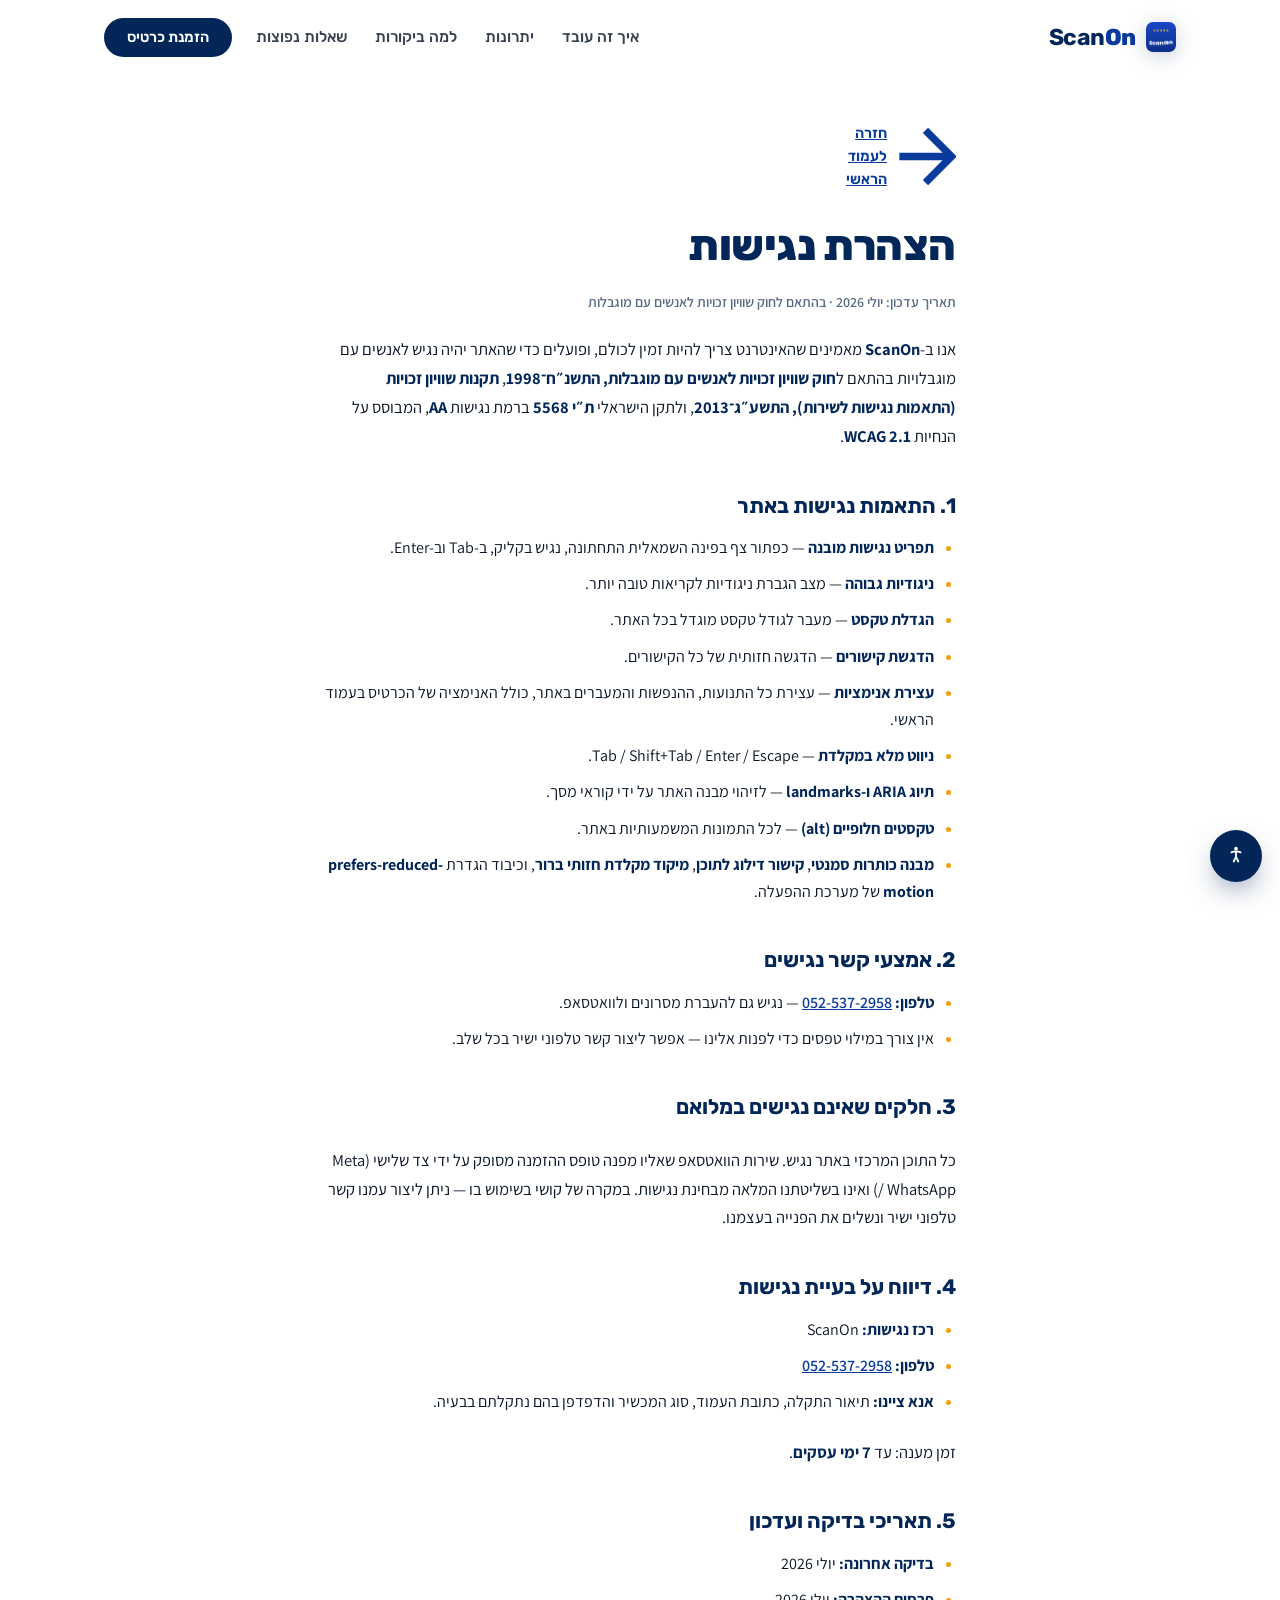
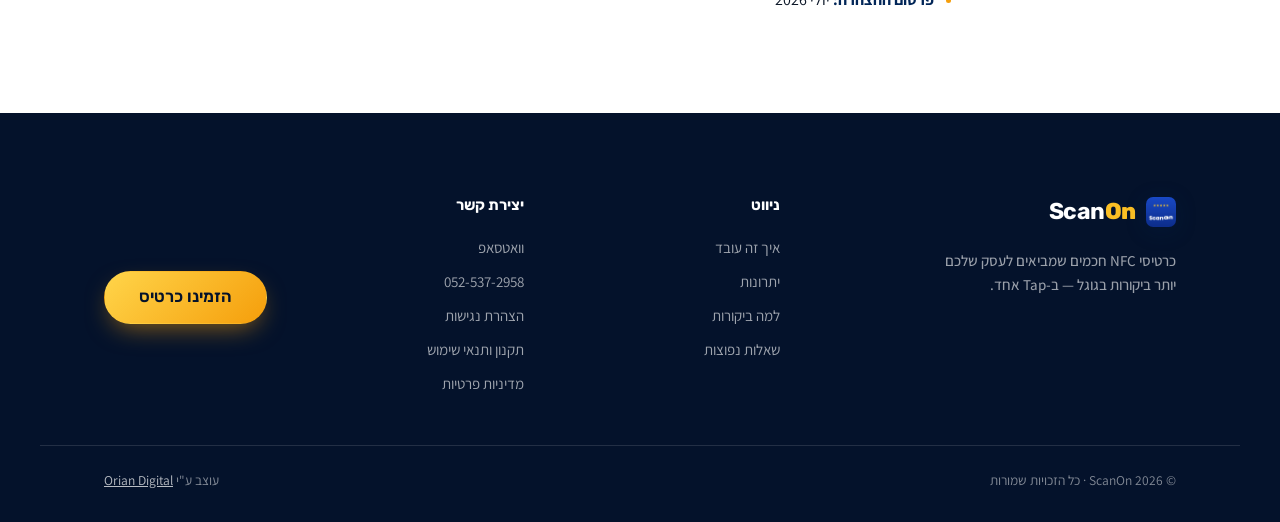
==== commit 5e54aace: "לוגו חדש ופייביקון בכל האתר הלוגו החדש (רקע כחול, 5 כוכבים זהב, "Scan" + פס חיפוש לבן במקום ה-"o" + " ====
--- a/accessibility.html
+++ b/accessibility.html
@@ -15,7 +15,7 @@
   <script src="assets/framebust.js?v=1"></script>
   <link rel="stylesheet" href="assets/fonts.css?v=1">
 <link rel="stylesheet" href="assets/styles.css?v=5">
-<link rel="icon" href="data:image/svg+xml,%3Csvg xmlns='http://www.w3.org/2000/svg' viewBox='0 0 32 32'%3E%3Crect width='32' height='32' rx='8' fill='%23022658'/%3E%3Cpath d='M11 20V12M11 12h4a3 3 0 0 1 0 6h-4m10-6v8' stroke='white' stroke-width='2.4' fill='none' stroke-linecap='round'/%3E%3Ccircle cx='24' cy='11' r='1.6' fill='%23FBBF24'/%3E%3C/svg%3E">
+<link rel="icon" href="assets/img/logo.png" type="image/png">
 </head>
 <body>
 <a class="skip" href="#main">דלגו לתוכן</a>
@@ -36,7 +36,7 @@
 <header class="nav" id="nav">
   <div class="shell nav__in">
     <a class="brand" href="index.html" aria-label="ScanOn — לדף הבית">
-      <span class="brand__mark" aria-hidden="true"><svg viewBox="0 0 40 40" width="30" height="30"><rect width="40" height="40" rx="11" fill="var(--navy)"/><path d="M14 26V14h5.2a3.4 3.4 0 0 1 0 6.8H14M26 14v12" stroke="#fff" stroke-width="2.6" fill="none" stroke-linecap="round" stroke-linejoin="round"/><circle cx="30.5" cy="12" r="2" fill="var(--gold)"/></svg></span>
+      <span class="brand__mark" aria-hidden="true"><img src="assets/img/logo.png" alt="" width="30" height="30" style="border-radius:7px;display:block"></span>
       <span class="brand__name">Scan<b>On</b></span>
     </a>
     <nav class="nav__links" aria-label="ניווט ראשי">
@@ -108,7 +108,7 @@
   <div class="shell foot__in">
     <div class="foot__brand">
       <a class="brand brand--light" href="index.html" aria-label="ScanOn">
-        <span class="brand__mark" aria-hidden="true"><svg viewBox="0 0 40 40" width="30" height="30"><rect width="40" height="40" rx="11" fill="#fff"/><path d="M14 26V14h5.2a3.4 3.4 0 0 1 0 6.8H14M26 14v12" stroke="var(--navy)" stroke-width="2.6" fill="none" stroke-linecap="round" stroke-linejoin="round"/><circle cx="30.5" cy="12" r="2" fill="var(--gold)"/></svg></span>
+        <span class="brand__mark" aria-hidden="true"><img src="assets/img/logo.png" alt="" width="30" height="30" style="border-radius:7px;display:block"></span>
         <span class="brand__name">Scan<b>On</b></span>
       </a>
       <p>כרטיסי NFC חכמים שמביאים לעסק שלכם יותר ביקורות בגוגל — ב-Tap אחד.</p>
--- a/assets/styles.css
+++ b/assets/styles.css
@@ -31,7 +31,7 @@
   --ease-out:cubic-bezier(.16,1,.3,1);
 
   /* 3D card */
-  --cw:320px; --ch:351px; --ct:16px; --card-r:20px;
+  --cw:320px; --ch:339px; --ct:16px; --card-r:20px;
 }
 
 html{ -webkit-text-size-adjust:100%; scroll-behavior:auto }
@@ -271,7 +271,7 @@
 .dot{ width:16px; height:16px; border-radius:50%; flex-shrink:0; box-shadow:0 3px 8px rgba(0,0,0,.2) }
 .dot--blue{ background:var(--navy-2) } .dot--black{ background:#1f1f1f } .dot--gold{ background:var(--gold) }
 .product__cards{ position:relative; display:flex; align-items:center; justify-content:center; min-height:clamp(300px,40vw,440px) }
-.pcard{ position:relative; flex:0 0 auto; width:clamp(150px,40%,210px); aspect-ratio:1000/1097; border-radius:20px; overflow:hidden;
+.pcard{ position:relative; flex:0 0 auto; width:clamp(150px,40%,210px); aspect-ratio:1000/1060; border-radius:20px; overflow:hidden;
   box-shadow:0 40px 80px -40px rgba(2,38,88,.6); transition:transform .55s var(--ease-out) }
 .pcard img{ width:100%; height:100%; object-fit:cover; display:block }
 .pcard--k{ transform:rotate(6deg) translateX(14%); z-index:1 }
@@ -481,7 +481,7 @@
   .foot__brand{ grid-column:1 / -1 } .foot__cta{ grid-column:1 / -1; justify-self:start }
 }
 @media (max-width:640px){
-  :root{ --cw:250px; --ch:274px; --ct:13px; --nav-h:66px }
+  :root{ --cw:250px; --ch:265px; --ct:13px; --nav-h:66px }
   .nav__links{ display:none } .nav .btn--nav{ display:none } .nav__burger{ display:block }
   .prob-grid,.steps__list,.stats{ grid-template-columns:1fr }
   /* benefits stay 2-up on phones — 6 tiles read better as a tidy 2×3 grid */
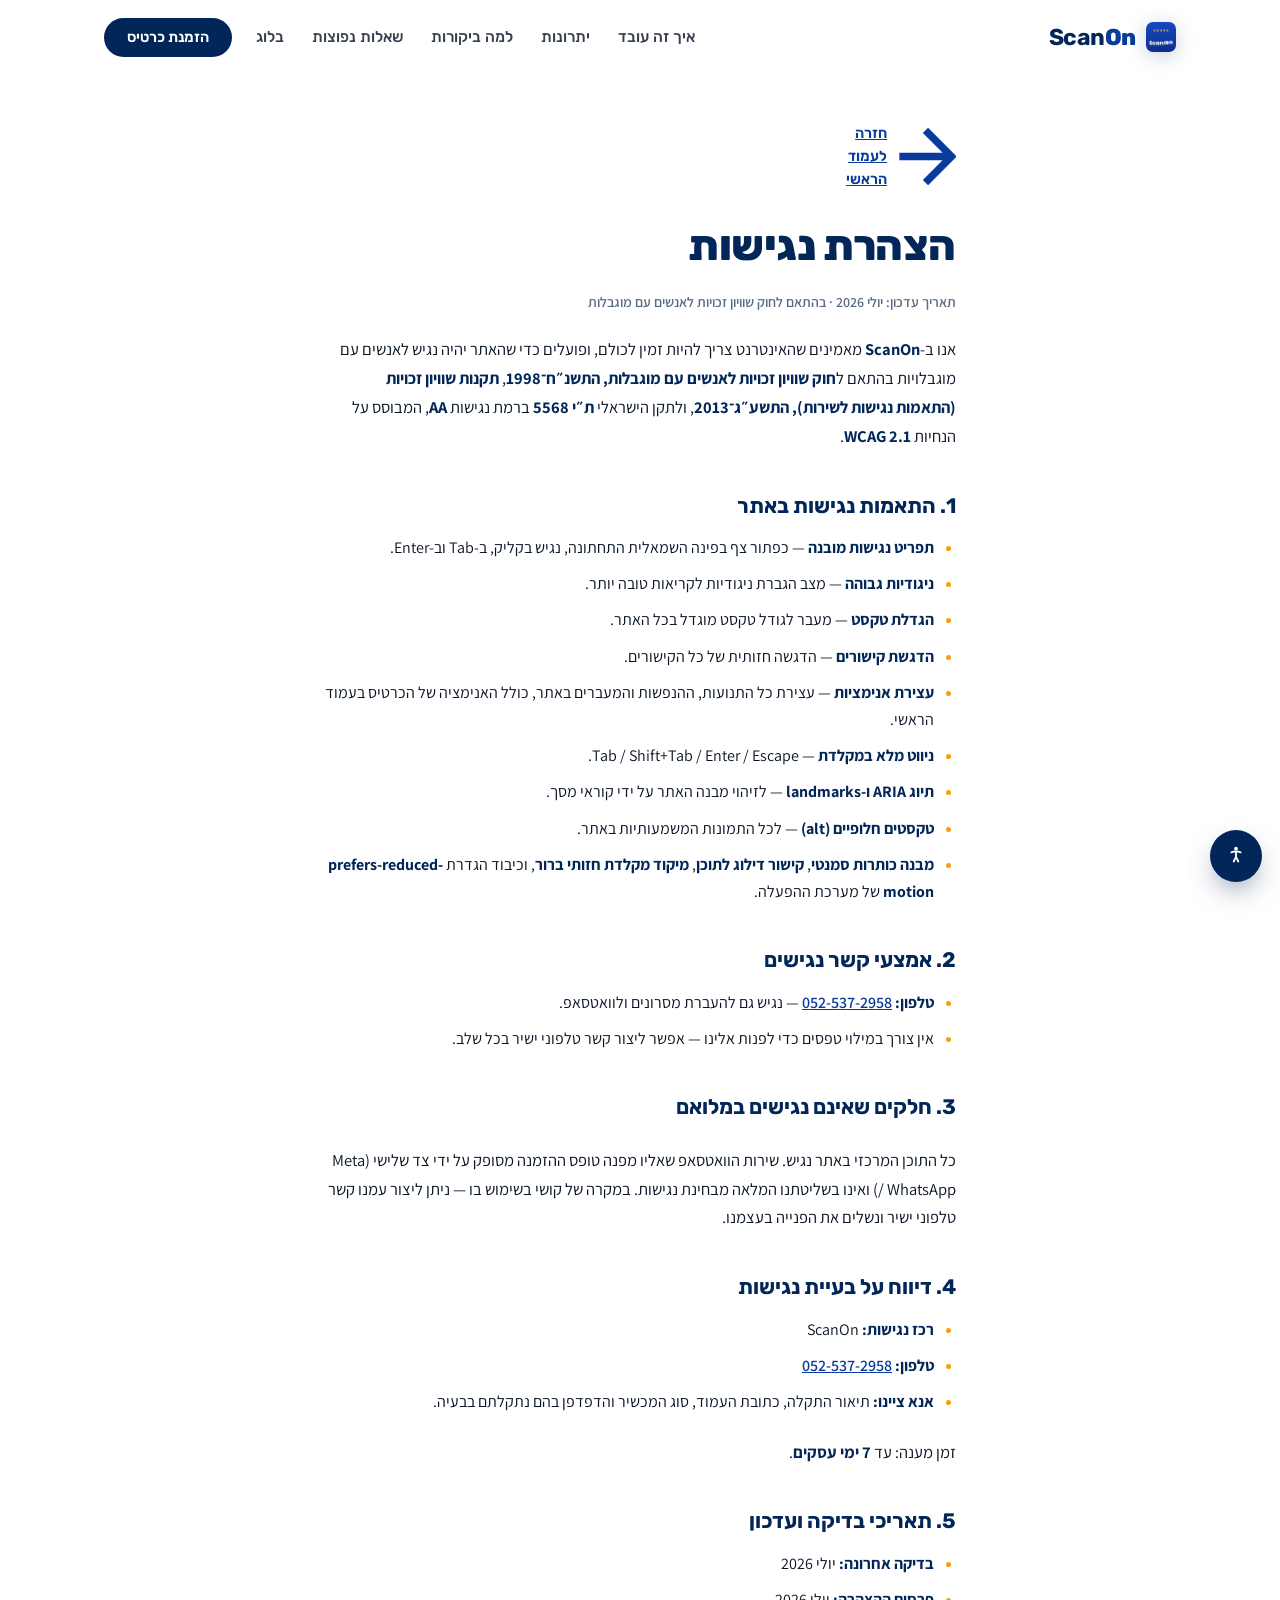
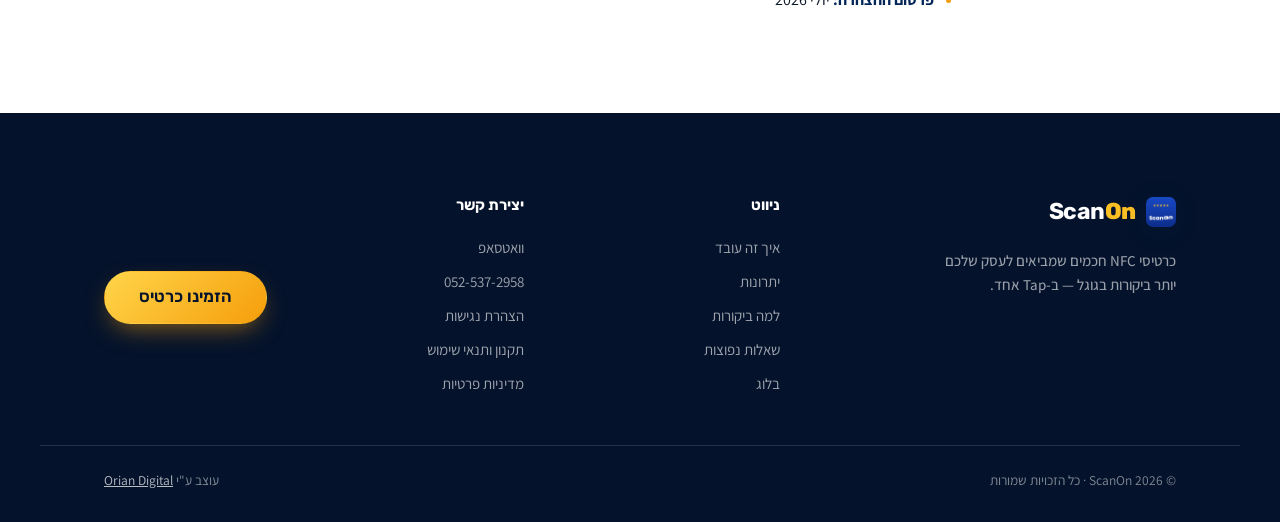
==== commit 90848b3d: "Add SEO blog with 3 NFC/reviews posts, fix canonical domain - New blog: index page + 3 articles (wha" ====
--- a/accessibility.html
+++ b/accessibility.html
@@ -7,14 +7,14 @@
 <meta name="description" content="הצהרת הנגישות של אתר ScanOn — תאימות לתקן WCAG 2.1 ולתקנות שוויון זכויות לאנשים עם מוגבלות.">
 <meta name="theme-color" content="#022658">
 <meta name="robots" content="index,follow">
-<link rel="canonical" href="https://scanon.co.il/accessibility.html">
+<link rel="canonical" href="https://scanon.online/accessibility.html">
 <meta http-equiv="Content-Security-Policy" content="default-src 'self'; script-src 'self'; style-src 'self' 'unsafe-inline'; font-src 'self'; img-src 'self' data:; connect-src 'self'; base-uri 'self'; form-action 'self'; frame-ancestors 'self'; object-src 'none'">
 <meta name="referrer" content="strict-origin-when-cross-origin">
 
   <!-- clickjacking guard: must run before paint -->
   <script src="assets/framebust.js?v=1"></script>
   <link rel="stylesheet" href="assets/fonts.css?v=1">
-<link rel="stylesheet" href="assets/styles.css?v=5">
+<link rel="stylesheet" href="assets/styles.css?v=7">
 <link rel="icon" href="assets/img/logo.png" type="image/png">
 </head>
 <body>
@@ -44,6 +44,7 @@
       <a href="index.html#benefits">יתרונות</a>
       <a href="index.html#why">למה ביקורות</a>
       <a href="index.html#faq">שאלות נפוצות</a>
+      <a href="blog.html">בלוג</a>
     </nav>
     <a class="btn btn--nav" data-wa data-wa-msg="היי, אשמח לפרטים על כרטיס ScanOn לעסק שלי 🙂">הזמנת כרטיס</a>
     <button class="nav__burger" aria-label="פתיחת תפריט" aria-expanded="false" aria-controls="drawer"><span></span><span></span></button>
@@ -56,6 +57,7 @@
     <a href="index.html#benefits">יתרונות</a>
     <a href="index.html#why">למה ביקורות</a>
     <a href="index.html#faq">שאלות נפוצות</a>
+    <a href="blog.html">בלוג</a>
     <a class="btn btn--gold btn--lg" data-wa data-wa-msg="היי, אשמח לפרטים על כרטיס ScanOn לעסק שלי 🙂">הזמנת כרטיס</a>
   </nav>
 </div>
@@ -119,6 +121,7 @@
       <a href="index.html#benefits">יתרונות</a>
       <a href="index.html#why">למה ביקורות</a>
       <a href="index.html#faq">שאלות נפוצות</a>
+      <a href="blog.html">בלוג</a>
     </nav>
     <div class="foot__col">
       <h4>יצירת קשר</h4>
--- a/assets/styles.css
+++ b/assets/styles.css
@@ -465,6 +465,44 @@
 .legal__wrap a{ color:var(--navy-2); font-weight:600; text-decoration:underline }
 .legal__wrap strong{ color:var(--navy); font-weight:700 }
 
+/* ---------- Blog index ---------- */
+.blog__wrap{ max-width:1100px }
+.blog__head{ max-width:660px }
+.blog__head h1{ font-family:var(--f-display); font-weight:800; font-size:clamp(30px,5vw,46px); color:var(--navy); margin-top:18px; letter-spacing:-.01em }
+.blog__head p{ margin-top:14px; color:var(--muted); font-size:16.5px; line-height:1.75 }
+.blog__grid{ margin-top:50px; display:grid; grid-template-columns:repeat(3,1fr); gap:26px }
+.post-card{ background:var(--paper); border:1px solid var(--line); border-radius:var(--r-lg); padding:30px 26px; display:flex; flex-direction:column; gap:14px; transition:transform .3s var(--ease-out), box-shadow .3s, border-color .3s }
+.post-card:hover{ transform:translateY(-6px); box-shadow:0 26px 50px -30px rgba(2,38,88,.35); border-color:transparent }
+.post-card__ic{ width:52px; height:52px; border-radius:15px; display:grid; place-items:center; color:#fff; background:linear-gradient(135deg,var(--navy-2),var(--navy)); box-shadow:0 12px 26px -14px rgba(9,59,157,.8) }
+.post-card__tag{ align-self:flex-start; font-family:var(--f-display); font-weight:700; font-size:12px; color:var(--navy-2); background:var(--paper-2); padding:6px 14px; border-radius:99px }
+.post-card h2,.post-card h3{ font-family:var(--f-display); font-weight:700; font-size:20px; color:var(--navy); line-height:1.35 }
+.post-card p{ color:var(--muted); font-size:15px; line-height:1.65; flex:1 }
+.post-card__meta{ font-size:13px; font-weight:600; color:var(--muted) }
+.post-card__more{ font-family:var(--f-display); font-weight:700; font-size:14.5px; color:var(--navy-2); display:inline-flex; align-items:center; gap:6px; transition:gap .25s }
+.post-card__more svg{ transform:scaleX(-1) }
+.post-card:hover .post-card__more{ gap:10px }
+@media (max-width:900px){ .blog__grid{ grid-template-columns:1fr } }
+
+/* ---------- Blog article ---------- */
+.article__wrap{ max-width:740px }
+.article__tag{ display:inline-flex; align-items:center; font-family:var(--f-display); font-weight:700; font-size:12.5px; color:var(--navy-2); background:var(--paper-2); padding:6px 14px; border-radius:99px }
+.article__meta{ display:flex; flex-wrap:wrap; gap:14px; margin-top:14px; color:var(--muted); font-size:14px; font-weight:600 }
+.article__lede{ margin-top:26px; font-size:19px; line-height:1.75; color:var(--navy); font-weight:600 }
+.article__wrap h2{ scroll-margin-top:100px }
+.article__toc{ margin-top:34px; background:var(--paper); border:1px solid var(--line); border-radius:var(--r); padding:22px 24px }
+.article__toc h3{ font-family:var(--f-display); font-weight:700; font-size:15px; color:var(--navy); margin-bottom:12px }
+.article__toc ol{ padding-inline-start:20px; display:flex; flex-direction:column; gap:7px }
+.article__toc a{ color:var(--navy-2); font-weight:600; font-size:14.5px }
+.article__toc a:hover{ text-decoration:underline }
+.article__cta{ margin:44px 0; background:var(--navy); color:#fff; border-radius:var(--r-lg); padding:clamp(26px,4vw,38px); display:flex; flex-wrap:wrap; align-items:center; justify-content:space-between; gap:20px }
+.article__cta h3{ font-family:var(--f-display); font-weight:800; font-size:21px }
+.article__cta p{ margin-top:6px; opacity:.85; font-size:14.5px; max-width:420px }
+.article__faq{ margin-top:14px; display:flex; flex-direction:column; gap:14px }
+.article__nav{ margin-top:60px; padding-top:28px; border-top:1px solid var(--line); display:flex; justify-content:space-between; gap:20px; flex-wrap:wrap }
+.article__nav a{ font-family:var(--f-display); font-weight:600; font-size:14.5px; color:var(--navy-2) }
+.article__more{ margin-top:20px; display:grid; grid-template-columns:1fr 1fr; gap:16px }
+@media (max-width:640px){ .article__more{ grid-template-columns:1fr } .article__cta{ flex-direction:column; align-items:flex-start } }
+
 /* ---------- Responsive ---------- */
 @media (max-width:1000px){
   .hero__grid{ grid-template-columns:1fr; text-align:center; gap:10px; padding-block:20px }
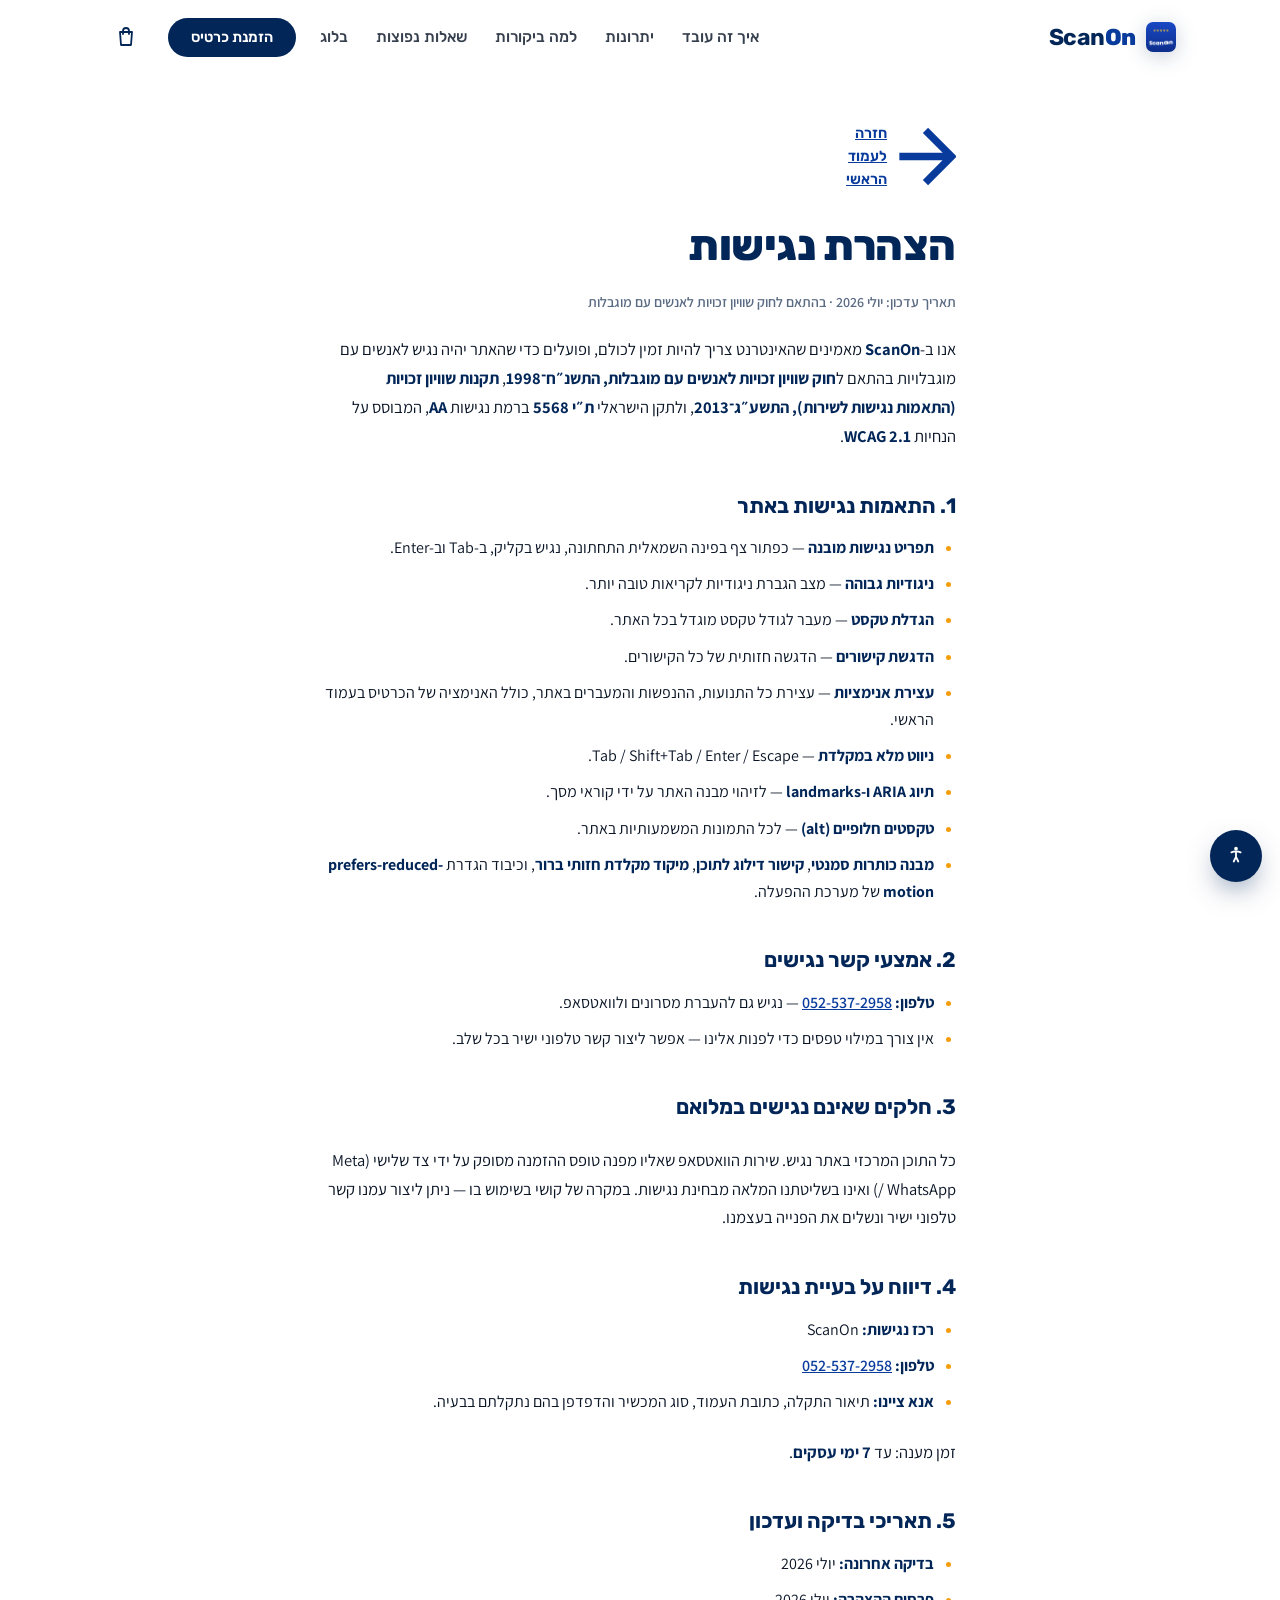
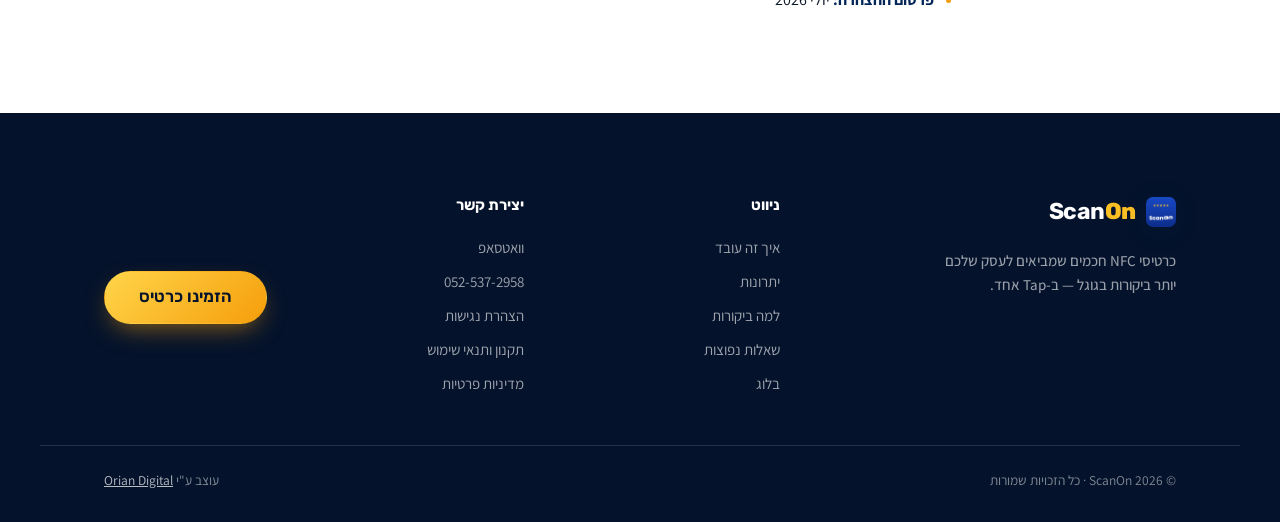
==== commit 496b5d56: "﻿Add shop: two cards at 200 ILS with cart and yeshlee checkout Product cards with quantity and add-t" ====
--- a/accessibility.html
+++ b/accessibility.html
@@ -14,7 +14,7 @@
   <!-- clickjacking guard: must run before paint -->
   <script src="assets/framebust.js?v=1"></script>
   <link rel="stylesheet" href="assets/fonts.css?v=1">
-<link rel="stylesheet" href="assets/styles.css?v=7">
+<link rel="stylesheet" href="assets/styles.css?v=9">
 <link rel="icon" href="assets/img/logo.png" type="image/png">
 </head>
 <body>
@@ -46,7 +46,7 @@
       <a href="index.html#faq">שאלות נפוצות</a>
       <a href="blog.html">בלוג</a>
     </nav>
-    <a class="btn btn--nav" data-wa data-wa-msg="היי, אשמח לפרטים על כרטיס ScanOn לעסק שלי 🙂">הזמנת כרטיס</a>
+    <a class="btn btn--nav" href="index.html#shop">הזמנת כרטיס</a>
     <button class="nav__burger" aria-label="פתיחת תפריט" aria-expanded="false" aria-controls="drawer"><span></span><span></span></button>
   </div>
 </header>
@@ -58,7 +58,7 @@
     <a href="index.html#why">למה ביקורות</a>
     <a href="index.html#faq">שאלות נפוצות</a>
     <a href="blog.html">בלוג</a>
-    <a class="btn btn--gold btn--lg" data-wa data-wa-msg="היי, אשמח לפרטים על כרטיס ScanOn לעסק שלי 🙂">הזמנת כרטיס</a>
+    <a class="btn btn--gold btn--lg" href="index.html#shop">הזמנת כרטיס</a>
   </nav>
 </div>
 
@@ -131,7 +131,7 @@
       <a href="terms.html">תקנון ותנאי שימוש</a>
       <a href="privacy.html">מדיניות פרטיות</a>
     </div>
-    <a class="btn btn--gold btn--lg foot__cta magnetic" data-wa data-wa-msg="היי, אשמח להזמין כרטיס ScanOn לעסק שלי 🙂">הזמינו כרטיס</a>
+    <a class="btn btn--gold btn--lg foot__cta magnetic" href="index.html#shop">הזמינו כרטיס</a>
   </div>
   <div class="shell foot__base">
     <span>© <span data-year>2026</span> ScanOn · כל הזכויות שמורות</span>
@@ -139,15 +139,15 @@
   </div>
 </footer>
 
-<a class="mcta" data-wa data-wa-msg="היי, אשמח להזמין כרטיס ScanOn לעסק שלי 🙂" aria-hidden="true">
-  <svg viewBox="0 0 24 24" width="20" height="20" aria-hidden="true"><path d="M12.04 2C6.58 2 2.13 6.45 2.13 11.91c0 1.75.46 3.45 1.32 4.95L2 22l5.25-1.38c1.45.79 3.08 1.21 4.79 1.21 5.46 0 9.91-4.45 9.91-9.91S17.5 2 12.04 2z" fill="currentColor"/></svg>
-  הזמינו כרטיס — דברו איתנו
+<a class="mcta" href="index.html#shop" aria-hidden="true" tabindex="-1">
+  <svg viewBox="0 0 24 24" width="20" height="20" aria-hidden="true"><path d="M6 7h12l-1 13H7L6 7z" stroke="currentColor" stroke-width="1.9" fill="none" stroke-linejoin="round"/><path d="M9 9V6a3 3 0 0 1 6 0v3" stroke="currentColor" stroke-width="1.9" fill="none" stroke-linecap="round"/></svg>
+  <span class="mcta__t">לרכישת כרטיס · ₪200</span>
 </a>
 
 <script src="assets/vendor/gsap.min.js"></script>
 <script src="assets/vendor/ScrollTrigger.min.js"></script>
 <script src="assets/vendor/SplitText.min.js"></script>
 <script src="assets/vendor/lenis.min.js"></script>
-<script src="assets/app.js?v=4"></script>
+<script src="assets/app.js?v=5"></script>
 </body>
 </html>
--- a/assets/styles.css
+++ b/assets/styles.css
@@ -263,21 +263,101 @@
 .ben h3{ font-family:var(--f-display); font-weight:700; font-size:20px; color:var(--navy); margin-top:20px }
 .ben p{ color:var(--muted); margin-top:9px; font-weight:500; font-size:15.5px }
 
-/* ---------- PRODUCT COLORS ---------- */
-.sec--product{ background:linear-gradient(180deg,var(--white),var(--paper)) }
-.product__in{ display:grid; grid-template-columns:1fr 1fr; align-items:center; gap:clamp(30px,5vw,64px) }
-.product__pts{ list-style:none; margin:26px 0 30px; display:flex; flex-direction:column; gap:14px; font-weight:600; color:var(--navy) }
-.product__pts li{ display:flex; align-items:center; gap:12px }
-.dot{ width:16px; height:16px; border-radius:50%; flex-shrink:0; box-shadow:0 3px 8px rgba(0,0,0,.2) }
-.dot--blue{ background:var(--navy-2) } .dot--black{ background:#1f1f1f } .dot--gold{ background:var(--gold) }
-.product__cards{ position:relative; display:flex; align-items:center; justify-content:center; min-height:clamp(300px,40vw,440px) }
-.pcard{ position:relative; flex:0 0 auto; width:clamp(150px,40%,210px); aspect-ratio:1000/1060; border-radius:20px; overflow:hidden;
-  box-shadow:0 40px 80px -40px rgba(2,38,88,.6); transition:transform .55s var(--ease-out) }
-.pcard img{ width:100%; height:100%; object-fit:cover; display:block }
-.pcard--k{ transform:rotate(6deg) translateX(14%); z-index:1 }
-.pcard--b{ transform:rotate(-5deg) translateX(-14%); z-index:2 }
-.product__cards:hover .pcard--b{ transform:rotate(-8deg) translateX(-16%) translateY(-8px) }
-.product__cards:hover .pcard--k{ transform:rotate(9deg) translateX(16%) translateY(-8px) }
+/* ---------- SHOP ---------- */
+.sec--shop{ background:linear-gradient(180deg,var(--white),var(--paper)) }
+.shop{ display:grid; grid-template-columns:1fr 1fr; gap:clamp(18px,3vw,32px); max-width:980px; margin-inline:auto }
+.prod{ background:#fff; border:1px solid var(--line); border-radius:var(--r-lg); overflow:hidden; display:flex; flex-direction:column;
+  box-shadow:0 30px 70px -50px rgba(2,38,88,.55); transition:box-shadow .4s, border-color .4s }
+.prod:hover{ border-color:rgba(9,59,157,.28); box-shadow:0 40px 80px -44px rgba(2,38,88,.6) }
+.prod__media{ position:relative; aspect-ratio:4/3; display:grid; place-items:center; overflow:hidden;
+  background:radial-gradient(120% 90% at 50% 20%,#fff 0%,var(--paper-2) 100%) }
+.prod__media--dark{ background:radial-gradient(120% 90% at 50% 20%,#f4f5f8 0%,#dfe3ea 100%) }
+.prod__media img{ width:min(52%,230px); height:auto; aspect-ratio:1000/1060; border-radius:16px; transform:rotate(-6deg); box-shadow:0 34px 50px -26px rgba(2,20,50,.7);
+  transition:transform .7s var(--ease-out) }
+.prod__media--dark img{ transform:rotate(6deg) }
+.prod:hover .prod__media img{ transform:rotate(0) translateY(-8px) }
+.prod__body{ padding:clamp(20px,2.4vw,28px); display:flex; flex-direction:column; flex:1 }
+.prod__top{ display:flex; align-items:center; justify-content:space-between; gap:12px }
+.prod__top h3{ font-family:var(--f-display); font-weight:700; font-size:clamp(18px,1.8vw,21px); color:var(--navy) }
+.prod__sw{ width:18px; height:18px; border-radius:50%; flex-shrink:0; box-shadow:0 0 0 3px #fff, 0 0 0 4px var(--line) }
+.prod__sw--blue{ background:var(--navy-2) } .prod__sw--black{ background:#1f1f1f }
+.prod__desc{ color:var(--muted); font-weight:500; font-size:15.5px; margin-top:4px }
+.prod__price{ display:flex; align-items:baseline; gap:8px; margin-top:18px }
+.prod__price b{ font-family:var(--f-display); font-weight:800; font-size:clamp(30px,3.4vw,38px); color:var(--navy); line-height:1; letter-spacing:-.01em }
+.prod__price span{ color:var(--muted); font-weight:600; font-size:14.5px }
+.prod__plan{ margin-top:6px; font-weight:600; font-size:14.5px; color:var(--navy-2) }
+.prod__buy{ display:flex; gap:12px; margin-top:auto; padding-top:22px }
+.prod__add{ flex:1 }
+.prod__add.is-added{ background:#16a34a }
+.qty{ display:inline-flex; align-items:center; border:1.6px solid var(--line); border-radius:999px; padding:3px; flex-shrink:0; background:var(--paper) }
+.qty button{ width:38px; height:38px; border-radius:50%; font-size:20px; font-weight:600; color:var(--navy); line-height:1; transition:background .2s }
+.qty button:hover{ background:#fff }
+.qty button:disabled{ opacity:.35; cursor:default; background:none }
+.qty__n{ min-width:26px; text-align:center; font-family:var(--f-display); font-weight:700; font-size:16px; color:var(--navy) }
+.shop__inc{ list-style:none; display:flex; flex-wrap:wrap; justify-content:center; gap:10px 28px; margin-top:clamp(28px,4vw,40px);
+  font-weight:600; font-size:15px; color:var(--navy) }
+.shop__inc li{ display:flex; align-items:center; gap:8px } .shop__inc svg{ color:#16a34a; flex-shrink:0 }
+
+/* ---------- Cart ---------- */
+.nav__cart{ position:relative; width:44px; height:44px; border-radius:12px; display:grid; place-items:center; color:var(--navy); flex-shrink:0; transition:background .25s }
+.nav__cart:hover{ background:var(--paper-2) }
+.nav__cart-n{ position:absolute; top:3px; left:1px; min-width:19px; height:19px; padding:0 5px; border-radius:99px; display:grid; place-items:center;
+  font-family:var(--f-display); font-weight:700; font-size:11.5px; line-height:1; color:var(--navy-deep); background:linear-gradient(135deg,#ffd54a,var(--gold-2));
+  box-shadow:0 0 0 2px #fff; transform:scale(0); transition:transform .35s var(--ease-out) }
+.nav__cart.has-items .nav__cart-n{ transform:scale(1) }
+.nav__cart.bump{ animation:cart-bump .5s var(--ease-out) }
+@keyframes cart-bump{ 0%{ transform:scale(1) } 35%{ transform:scale(1.22) rotate(-8deg) } 100%{ transform:scale(1) } }
+.nav.is-open .nav__cart{ color:#fff }
+.cart-ov{ position:fixed; inset:0; z-index:1400; background:rgba(4,18,43,.46); backdrop-filter:blur(3px); opacity:0; visibility:hidden; transition:opacity .4s, visibility .4s }
+.cart-ov.is-open{ opacity:1; visibility:visible }
+.cart{ position:fixed; top:0; bottom:0; left:0; z-index:1500; width:min(430px,100%); background:#fff; display:flex; flex-direction:column;
+  box-shadow:30px 0 80px -30px rgba(2,20,50,.5); transform:translateX(-102%); visibility:hidden; transition:transform .55s var(--ease-out), visibility .55s }
+.cart.is-open{ transform:none; visibility:visible }
+.cart__head{ display:flex; align-items:center; justify-content:space-between; gap:12px; padding:20px 22px; border-bottom:1px solid var(--line) }
+.cart__head h2{ font-family:var(--f-display); font-weight:800; font-size:21px; color:var(--navy) }
+.cart__head h2 span{ font-weight:600; font-size:15px; color:var(--muted) }
+.cart__x{ width:40px; height:40px; border-radius:50%; display:grid; place-items:center; color:var(--navy); background:var(--paper); transition:background .2s, transform .3s }
+.cart__x:hover{ background:var(--paper-2); transform:rotate(90deg) }
+.cart__body{ flex:1; overflow-y:auto; overscroll-behavior:contain; padding:8px 22px }
+.cart__list{ list-style:none }
+.cart__item{ display:grid; grid-template-columns:64px 1fr auto; gap:14px; align-items:center; padding:16px 0; border-bottom:1px solid var(--line-2) }
+.cart__item img{ width:64px; height:auto; aspect-ratio:1000/1060; border-radius:10px; box-shadow:0 10px 20px -12px rgba(2,20,50,.6) }
+.cart__item b{ display:block; font-family:var(--f-display); font-weight:700; font-size:15.5px; color:var(--navy) }
+.cart__item small{ display:block; color:var(--muted); font-weight:600; font-size:13px; margin-top:2px }
+.cart__item .qty{ margin-top:8px; padding:2px } .cart__item .qty button{ width:30px; height:30px; font-size:17px }
+.cart__side{ display:flex; flex-direction:column; align-items:flex-end; gap:8px; align-self:stretch; justify-content:space-between }
+.cart__line{ font-family:var(--f-display); font-weight:700; font-size:16px; color:var(--navy) }
+.cart__rm{ font-size:13px; font-weight:600; color:var(--muted); text-decoration:underline; padding:4px 0 }
+.cart__rm:hover{ color:#dc2626 }
+.cart__empty{ text-align:center; padding:56px 10px 30px; color:var(--muted); font-weight:500 }
+.cart__empty svg{ color:var(--navy-2); opacity:.35; margin:0 auto 14px }
+.cart__empty b{ display:block; font-family:var(--f-display); font-size:19px; color:var(--navy); margin-bottom:6px }
+.cart__empty .btn{ margin-top:22px }
+.cart__foot{ padding:18px 22px calc(20px + env(safe-area-inset-bottom)); border-top:1px solid var(--line); background:var(--paper) }
+.cart__row{ display:flex; align-items:baseline; justify-content:space-between; gap:12px; font-weight:600; color:var(--ink); font-size:15px }
+.cart__row + .cart__row{ margin-top:6px }
+.cart__row b{ font-family:var(--f-display) }
+.cart__row--total{ font-size:17px; color:var(--navy) } .cart__row--total b{ font-size:24px; font-weight:800 }
+.cart__plan{ display:flex; gap:10px; align-items:flex-start; margin:12px 0; padding:12px 14px; border-radius:14px; background:#fff; border:1px dashed rgba(9,59,157,.3);
+  font-size:13.5px; line-height:1.5; color:var(--muted); font-weight:500 }
+.cart__plan svg{ color:var(--navy-2); flex-shrink:0; margin-top:2px }
+.cart__plan b{ color:var(--navy); font-weight:700 }
+.cart__terms{ display:flex; align-items:center; gap:10px; margin:14px 0 12px; font-size:14px; font-weight:600; color:var(--ink); cursor:pointer }
+.cart__terms input{ width:19px; height:19px; accent-color:var(--navy-2); flex-shrink:0; cursor:pointer }
+.cart__terms a{ color:var(--navy-2); text-decoration:underline }
+.cart__terms.is-err{ color:#dc2626; animation:cart-shake .4s }
+@keyframes cart-shake{ 20%,60%{ transform:translateX(-5px) } 40%,80%{ transform:translateX(5px) } }
+.cart__go.is-off{ filter:grayscale(.5); opacity:.7 }
+.cart__secure{ display:flex; align-items:center; justify-content:center; gap:6px; margin-top:10px; font-size:12.5px; font-weight:600; color:var(--muted) }
+.cart[data-empty="1"] .cart__foot,.cart[data-empty="0"] .cart__empty{ display:none }
+.cart-fly{ position:fixed; z-index:1600; pointer-events:none; border-radius:10px; box-shadow:0 20px 40px -14px rgba(2,20,50,.6) }
+body.cart-on .mcta{ transform:translateY(160%) }
+@media (max-width:640px){
+  .shop{ grid-template-columns:1fr }
+  .nav__cart{ margin-inline-start:auto } .nav__burger{ margin-inline-start:0 }
+  .prod__buy{ flex-wrap:wrap }
+  .shop__inc{ flex-direction:column; align-items:flex-start; max-width:420px; margin-inline:auto; font-size:14.5px }
+}
 
 /* ---------- WHY / stats ---------- */
 .stats{ display:grid; grid-template-columns:repeat(3,1fr); gap:22px; text-align:center }
@@ -512,8 +592,7 @@
   .hero__title{ margin-top:16px }
   .prob-grid,.steps__list,.ben-grid,.stats{ grid-template-columns:1fr 1fr }
   .steps__line{ display:none }
-  .product__in,.order__in{ grid-template-columns:1fr }
-  .product__copy{ order:1 } .product__cards{ order:2 }
+  .order__in{ grid-template-columns:1fr }
   .compare{ grid-template-columns:1fr; gap:16px } .compare__arrow{ transform:rotate(-90deg); justify-self:center }
   .foot__in{ grid-template-columns:1fr 1fr; }
   .foot__brand{ grid-column:1 / -1 } .foot__cta{ grid-column:1 / -1; justify-self:start }
